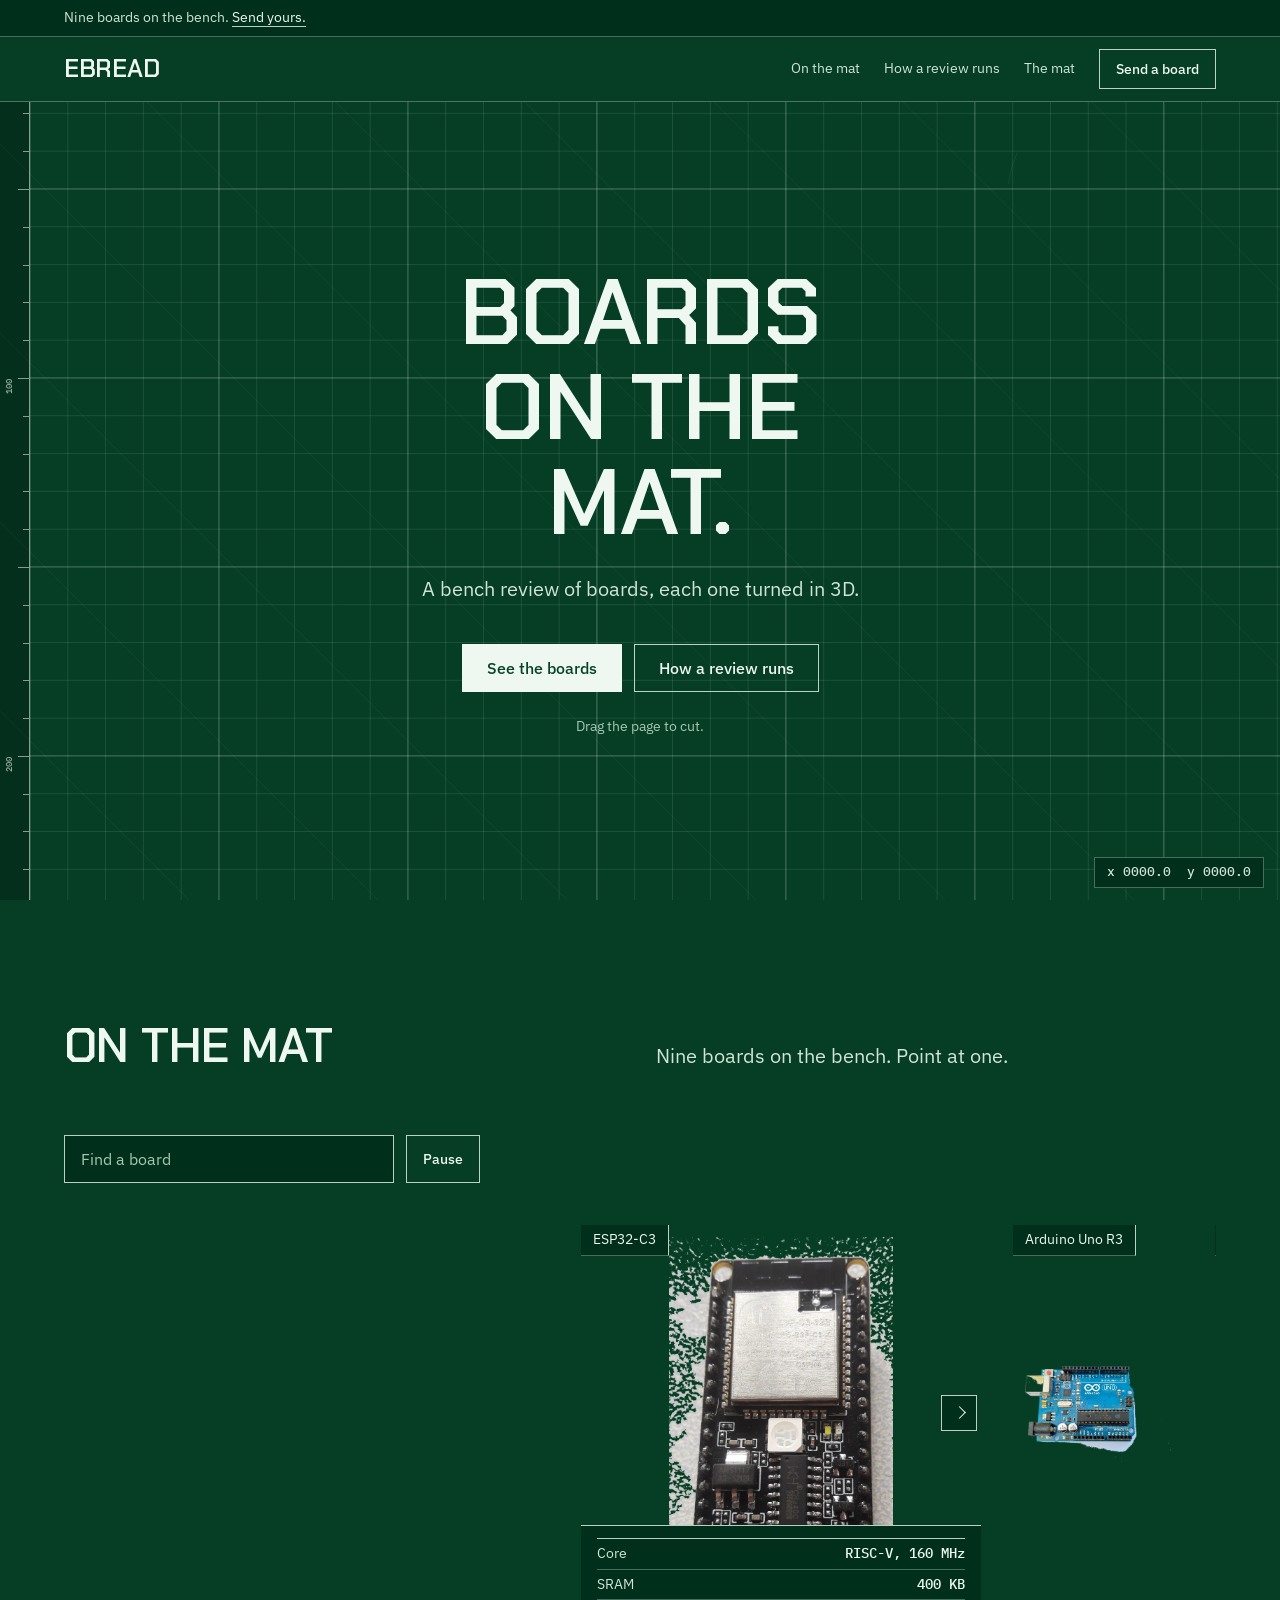
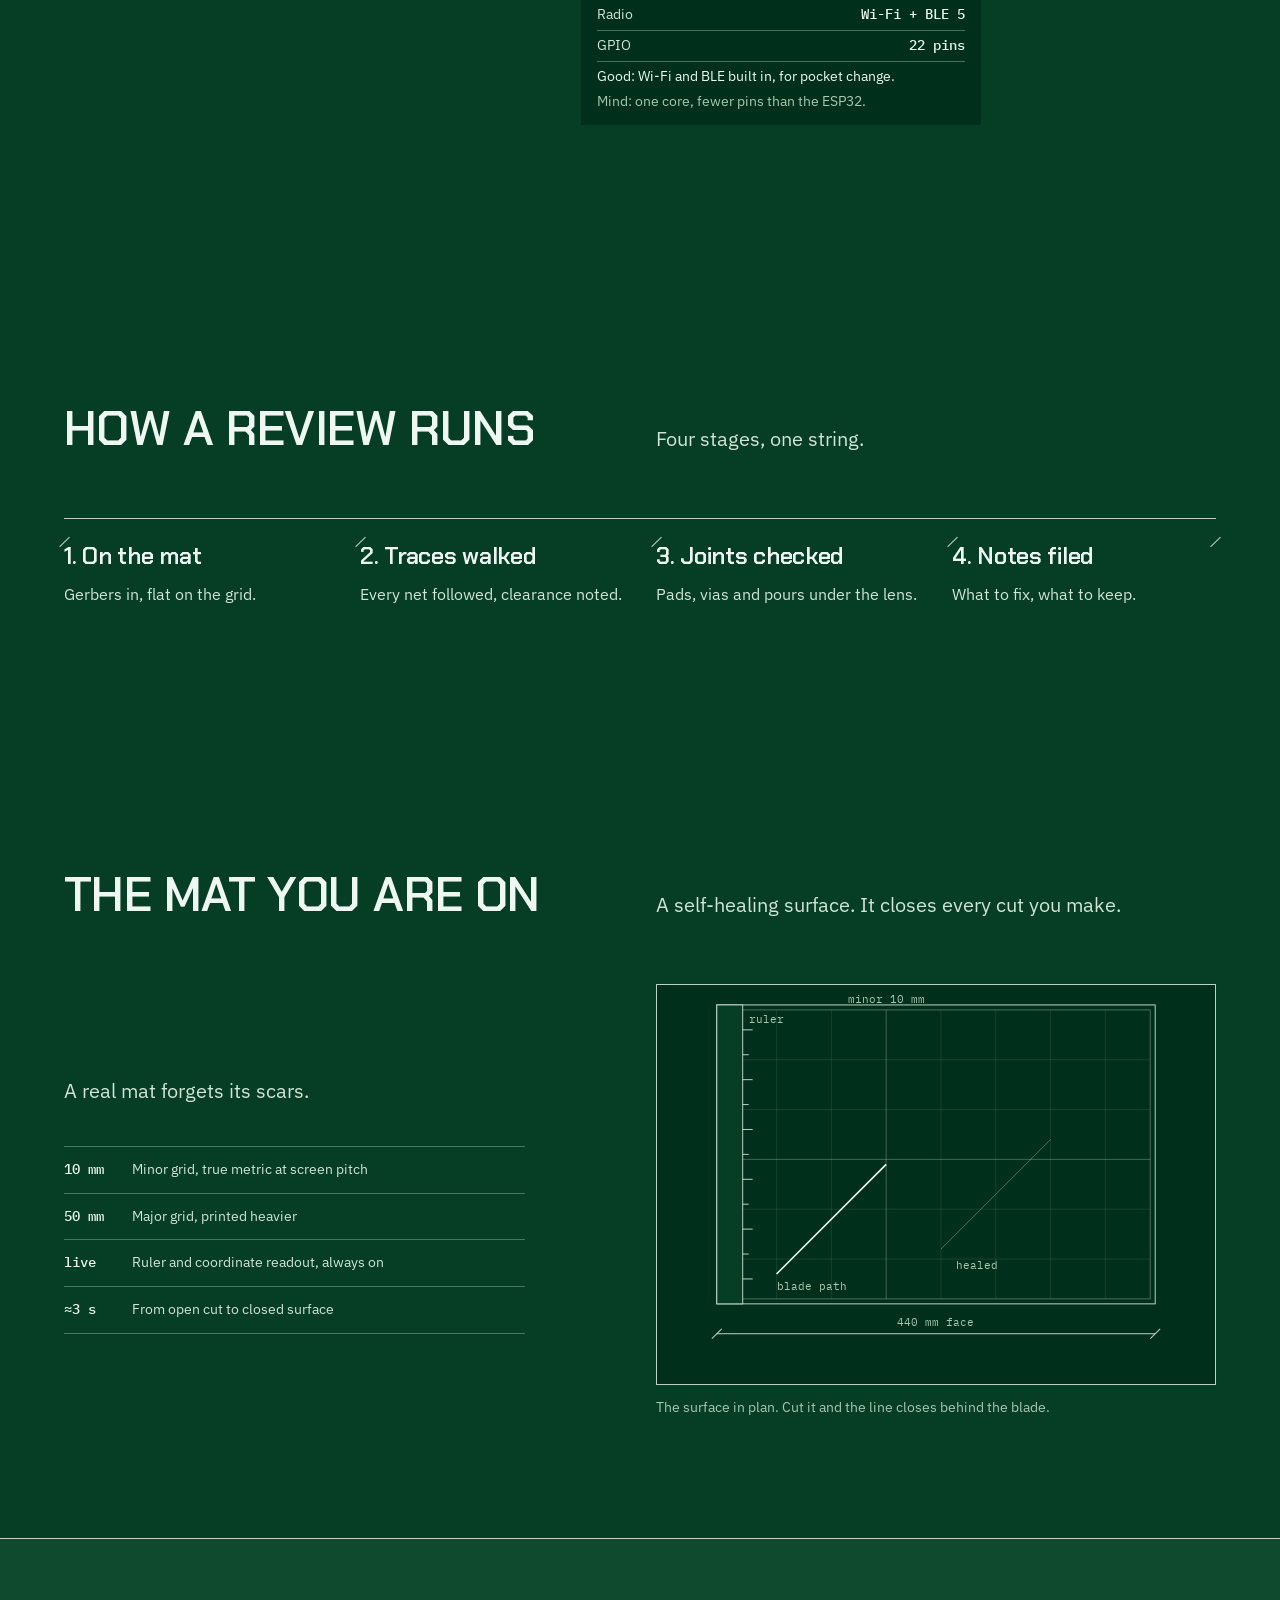
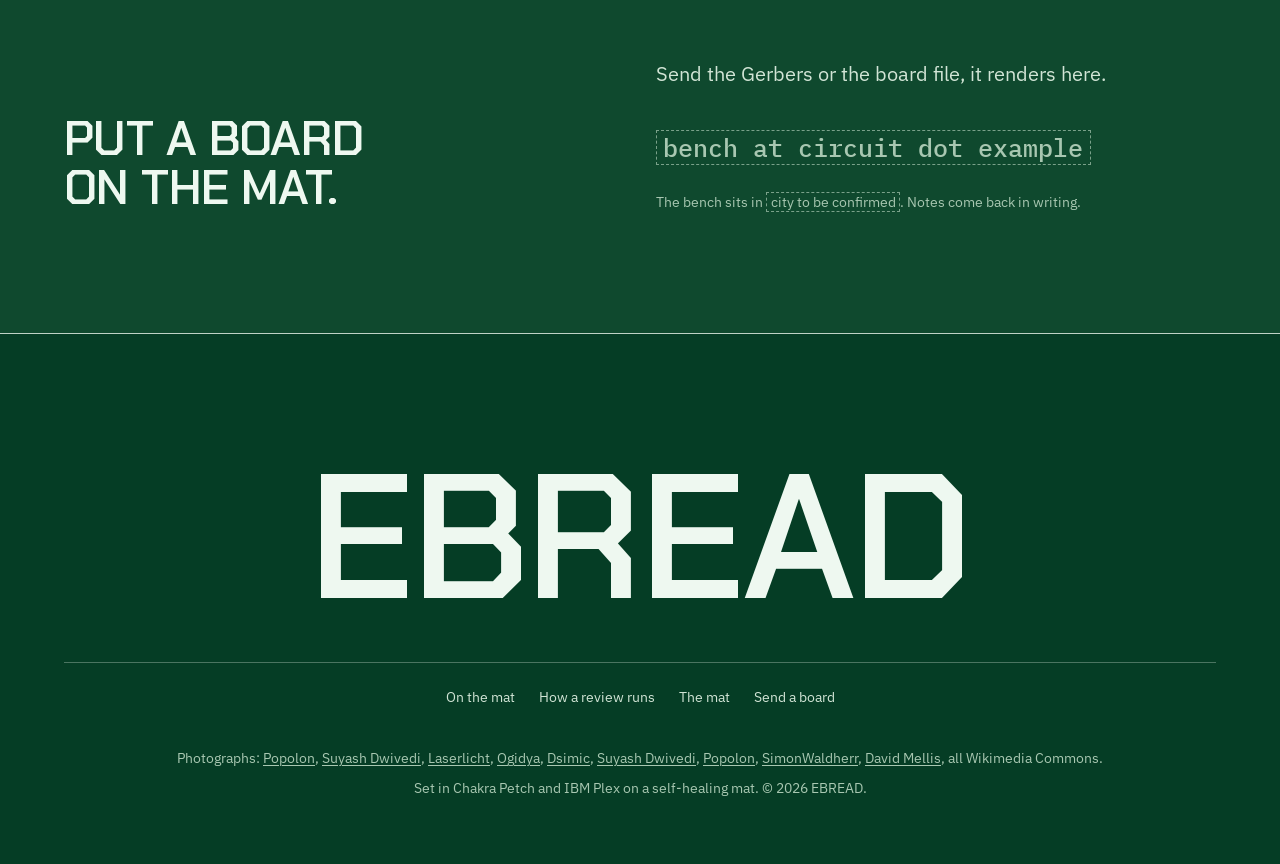
==== index.html @ bb4b3f45 "Add pros/cons verdicts to each board spec" ====
<!doctype html>
<html lang="en">
<head>
<meta charset="utf-8">
<meta name="viewport" content="width=device-width, initial-scale=1">
<title>EBREAD: boards on the mat</title>
<meta name="description" content="EBREAD is a bench of boards on a self-healing mat. Point at one for its specs.">
<link rel="preconnect" href="https://fonts.googleapis.com">
<link rel="preconnect" href="https://fonts.gstatic.com" crossorigin>
<link href="https://fonts.googleapis.com/css2?family=Chakra+Petch:wght@600&family=IBM+Plex+Sans:wght@400;500&family=IBM+Plex+Mono:wght@500&display=swap" rel="stylesheet">
<link rel="stylesheet" href="mat.css">
<script>document.documentElement.classList.add('js');</script>
</head>
<body id="top">

<canvas id="mat" aria-hidden="true"></canvas>
<canvas id="cuts" aria-hidden="true"></canvas>
<a class="skip" href="#main">Skip to content</a>

<header class="site-head">
  <div class="banner">
    <div class="container banner__in">
      <p>Nine boards on the bench. <a href="#talk">Send yours.</a></p>
    </div>
  </div>
  <nav class="bar" aria-label="Site">
    <div class="container bar__in">
      <a class="wordmark" href="#top" aria-label="EBREAD, back to top">EBREAD</a>
      <div class="bar__links">
        <a href="#boards">On the mat</a>
        <a href="#process">How a review runs</a>
        <a href="#surface">The mat</a>
        <a class="btn btn--ghost" href="#talk">Send a board</a>
      </div>
    </div>
  </nav>
</header>

<main id="main">

  <section class="hero">
    <div class="container">
      <div class="hero__in">
        <h1>Boards on the mat.</h1>
        <p class="lead">A bench review of boards, each one turned in 3D.</p>
        <div class="hero__actions">
          <a class="btn" href="#boards">See the boards</a>
          <a class="btn btn--quiet" href="#process">How a review runs</a>
        </div>
        <p class="hero__hint">Drag the page to cut.</p>
      </div>
    </div>
  </section>

  <section class="section" id="boards">
    <div class="container">
      <div class="section__head">
        <h2>On the mat</h2>
        <p class="lead">Nine boards on the bench. Point at one.</p>
      </div>
      <div class="find">
        <label class="visually-hidden" for="find">Find a board</label>
        <input id="find" name="board" type="search" autocomplete="off" placeholder="Find a board">
        <button class="btn btn--ghost" type="button" id="drift">Pause</button>
      </div>
      <div class="deck" id="deck">
        <figure class="board is-on" tabindex="0">
          <img src="images/esp32.png" alt="ESP32-C3 NodeMCU board, top view" loading="lazy">
          <figcaption class="board__name">ESP32-C3</figcaption>
          <div class="board__spec">
            <dl class="spec">
              <div><dt>Core</dt><dd>RISC-V, 160 MHz</dd></div>
              <div><dt>SRAM</dt><dd>400 KB</dd></div>
              <div><dt>Radio</dt><dd>Wi-Fi + BLE 5</dd></div>
              <div><dt>GPIO</dt><dd>22 pins</dd></div>
            </dl>
            <p class="judge judge--good">Good: Wi-Fi and BLE built in, for pocket change.</p>
            <p class="judge judge--bad">Mind: one core, fewer pins than the ESP32.</p>
          </div>
        </figure>
        <figure class="board" tabindex="0">
          <img src="images/uno.png" alt="Arduino Uno R3 board, top view" loading="lazy">
          <figcaption class="board__name">Arduino Uno R3</figcaption>
          <div class="board__spec">
            <dl class="spec">
              <div><dt>Core</dt><dd>ATmega328P, 16 MHz</dd></div>
              <div><dt>Flash</dt><dd>32 KB</dd></div>
              <div><dt>I/O</dt><dd>14 digital + 6 analog</dd></div>
              <div><dt>Logic</dt><dd>5 V</dd></div>
            </dl>
            <p class="judge judge--good">Good: the biggest ecosystem, easiest way in.</p>
            <p class="judge judge--bad">Mind: 8-bit, little memory, no radio.</p>
          </div>
        </figure>
        <figure class="board" tabindex="0">
          <img src="images/pi.png" alt="Raspberry Pi 4 Model B board, top view" loading="lazy">
          <figcaption class="board__name">Raspberry Pi 4 B</figcaption>
          <div class="board__spec">
            <dl class="spec">
              <div><dt>Core</dt><dd>Quad A72, 1.5 GHz</dd></div>
              <div><dt>RAM</dt><dd>up to 8 GB</dd></div>
              <div><dt>GPIO</dt><dd>40-pin header</dd></div>
              <div><dt>Power</dt><dd>5 V on a USB-C plug</dd></div>
            </dl>
            <p class="judge judge--good">Good: a real Linux computer, fastest here.</p>
            <p class="judge judge--bad">Mind: runs hot, costs more, not real-time.</p>
          </div>
        </figure>
        <figure class="board" tabindex="0">
          <img src="images/pico.png" alt="Raspberry Pi Pico board, top and bottom" loading="lazy">
          <figcaption class="board__name">Raspberry Pi Pico</figcaption>
          <div class="board__spec">
            <dl class="spec">
              <div><dt>Core</dt><dd>RP2040 dual, 133 MHz</dd></div>
              <div><dt>SRAM</dt><dd>264 KB</dd></div>
              <div><dt>GPIO</dt><dd>26 pins</dd></div>
              <div><dt>Logic</dt><dd>3.3 V</dd></div>
            </dl>
            <p class="judge judge--good">Good: cheap, fast, great MicroPython support.</p>
            <p class="judge judge--bad">Mind: no Wi-Fi on the base model.</p>
          </div>
        </figure>
        <figure class="board" tabindex="0">
          <img src="images/microbit.png" alt="BBC micro:bit V2 board, back view" loading="lazy">
          <figcaption class="board__name">BBC micro:bit V2</figcaption>
          <div class="board__spec">
            <dl class="spec">
              <div><dt>Core</dt><dd>nRF52833, 64 MHz</dd></div>
              <div><dt>RAM</dt><dd>128 KB</dd></div>
              <div><dt>Radio</dt><dd>BLE 5</dd></div>
              <div><dt>On board</dt><dd>5×5 LED + mic</dd></div>
            </dl>
            <p class="judge judge--good">Good: LEDs, mic and sensors already aboard.</p>
            <p class="judge judge--bad">Mind: meant for classrooms, limited power.</p>
          </div>
        </figure>
        <figure class="board" tabindex="0">
          <img src="images/nano.png" alt="Arduino Nano board, top view" loading="lazy">
          <figcaption class="board__name">Arduino Nano</figcaption>
          <div class="board__spec">
            <dl class="spec">
              <div><dt>Core</dt><dd>ATmega328, 16 MHz</dd></div>
              <div><dt>Flash</dt><dd>32 KB</dd></div>
              <div><dt>I/O</dt><dd>22 pins</dd></div>
              <div><dt>USB</dt><dd>mini-B</dd></div>
            </dl>
            <p class="judge judge--good">Good: breadboard-friendly, drops in anywhere.</p>
            <p class="judge judge--bad">Mind: old mini-B port, same small chip.</p>
          </div>
        </figure>
        <figure class="board" tabindex="0">
          <img src="images/mega.png" alt="Arduino Mega 2560 R3 board, front" loading="lazy">
          <figcaption class="board__name">Arduino Mega 2560</figcaption>
          <div class="board__spec">
            <dl class="spec">
              <div><dt>Core</dt><dd>ATmega2560, 16 MHz</dd></div>
              <div><dt>Flash</dt><dd>256 KB</dd></div>
              <div><dt>I/O</dt><dd>54 digital + 16 analog</dd></div>
              <div><dt>Logic</dt><dd>5 V</dd></div>
            </dl>
            <p class="judge judge--good">Good: fifty-four pins for big builds.</p>
            <p class="judge judge--bad">Mind: big and pricey, still 8-bit.</p>
          </div>
        </figure>
        <figure class="board" tabindex="0">
          <img src="images/zero2w.png" alt="Raspberry Pi Zero 2 W board, top view" loading="lazy">
          <figcaption class="board__name">Raspberry Pi Zero 2 W</figcaption>
          <div class="board__spec">
            <dl class="spec">
              <div><dt>Core</dt><dd>Quad A53, 1 GHz</dd></div>
              <div><dt>RAM</dt><dd>512 MB</dd></div>
              <div><dt>Radio</dt><dd>Wi-Fi + BT 4.2</dd></div>
              <div><dt>GPIO</dt><dd>40-pin header</dd></div>
            </dl>
            <p class="judge judge--good">Good: full Linux in a stick of gum.</p>
            <p class="judge judge--bad">Mind: half a gig of RAM, few ports.</p>
          </div>
        </figure>
        <figure class="board" tabindex="0">
          <img src="images/pill.png" alt="STM32 Blue Pill board, top view" loading="lazy">
          <figcaption class="board__name">STM32 Blue Pill</figcaption>
          <div class="board__spec">
            <dl class="spec">
              <div><dt>Core</dt><dd>Cortex-M3, 72 MHz</dd></div>
              <div><dt>Flash</dt><dd>64 KB</dd></div>
              <div><dt>SRAM</dt><dd>20 KB</dd></div>
              <div><dt>Logic</dt><dd>3.3 V</dd></div>
            </dl>
            <p class="judge judge--good">Good: a 72 MHz ARM for next to nothing.</p>
            <p class="judge judge--bad">Mind: steeper toolchain, clone lottery.</p>
          </div>
        </figure>
      </div>
  </section>

  <section class="section" id="process">
    <div class="container">
      <div class="section__head">
        <h2>How a review runs</h2>
        <p class="lead">Four stages, one string.</p>
      </div>
      <div class="run" data-draw>
        <div class="stage">
          <h3>1. On the mat</h3>
          <p>Gerbers in, flat on the grid.</p>
        </div>
        <div class="stage">
          <h3>2. Traces walked</h3>
          <p>Every net followed, clearance noted.</p>
        </div>
        <div class="stage">
          <h3>3. Joints checked</h3>
          <p>Pads, vias and pours under the lens.</p>
        </div>
        <div class="stage">
          <h3>4. Notes filed</h3>
          <p>What to fix, what to keep.</p>
        </div>
      </div>
    </div>
  </section>

  <section class="section" id="surface">
    <div class="container">
      <div class="section__head">
        <h2>The mat you are on</h2>
        <p class="lead">A self-healing surface. It closes every cut you make.</p>
      </div>
      <div class="split">
        <div class="split__text">
          <p class="lead">A real mat forgets its scars.</p>
          <ul class="split__facts">
            <li><span class="num">10 mm</span> Minor grid, true metric at screen pitch</li>
            <li><span class="num">50 mm</span> Major grid, printed heavier</li>
            <li><span class="num">live</span> Ruler and coordinate readout, always on</li>
            <li><span class="num">≈3 s</span> From open cut to closed surface</li>
          </ul>
        </div>
        <figure class="split__fig">
          <svg viewBox="0 0 560 400" role="img" aria-label="Plan of the cutting surface: a 10 mm minor grid, 50 mm majors, an edge ruler and two blade paths">
            <rect x="60" y="20" width="440" height="300" fill="none" stroke="var(--color-rule)" stroke-width="1"/>
            <rect x="65" y="25" width="430" height="290" fill="none" stroke="var(--color-rule-2)" stroke-width="1"/>
            <g stroke="var(--color-grid)" stroke-width="1">
              <line x1="120" y1="25" x2="120" y2="315"/><line x1="175" y1="25" x2="175" y2="315"/><line x1="230" y1="25" x2="230" y2="315"/><line x1="285" y1="25" x2="285" y2="315"/><line x1="340" y1="25" x2="340" y2="315"/><line x1="395" y1="25" x2="395" y2="315"/><line x1="450" y1="25" x2="450" y2="315"/>
              <line x1="65" y1="75" x2="495" y2="75"/><line x1="65" y1="125" x2="495" y2="125"/><line x1="65" y1="175" x2="495" y2="175"/><line x1="65" y1="225" x2="495" y2="225"/><line x1="65" y1="275" x2="495" y2="275"/>
            </g>
            <g stroke="var(--color-grid-2)" stroke-width="1">
              <line x1="230" y1="25" x2="230" y2="315"/><line x1="65" y1="175" x2="495" y2="175"/>
            </g>
            <line x1="120" y1="290" x2="230" y2="180" stroke="var(--color-ink)" stroke-width="1.6"/>
            <line x1="285" y1="265" x2="395" y2="155" stroke="var(--color-ink)" stroke-width="1" opacity="0.3"/>
            <rect x="60" y="20" width="26" height="300" fill="var(--color-paper-2)" stroke="var(--color-rule)" stroke-width="1"/>
            <g stroke="var(--color-rule)" stroke-width="1">
              <line x1="86" y1="45" x2="96" y2="45"/><line x1="86" y1="70" x2="92" y2="70"/><line x1="86" y1="95" x2="96" y2="95"/><line x1="86" y1="120" x2="92" y2="120"/><line x1="86" y1="145" x2="96" y2="145"/><line x1="86" y1="170" x2="92" y2="170"/><line x1="86" y1="195" x2="96" y2="195"/><line x1="86" y1="220" x2="92" y2="220"/><line x1="86" y1="245" x2="96" y2="245"/><line x1="86" y1="270" x2="92" y2="270"/><line x1="86" y1="295" x2="96" y2="295"/>
            </g>
            <g fill="var(--color-muted)" font-family="var(--font-outlier)" font-size="11">
              <text x="92" y="38">ruler</text>
              <text x="120" y="306">blade path</text>
              <text x="300" y="285">healed</text>
              <text x="230" y="18" text-anchor="middle">minor 10 mm</text>
            </g>
            <line x1="60" y1="350" x2="500" y2="350" stroke="var(--color-rule)" stroke-width="1"/>
            <line x1="60" y1="357" x2="60" y2="343" stroke="var(--color-rule)" stroke-width="1" transform="rotate(45 60 350)"/>
            <line x1="500" y1="357" x2="500" y2="343" stroke="var(--color-rule)" stroke-width="1" transform="rotate(45 500 350)"/>
            <text x="280" y="342" text-anchor="middle" fill="var(--color-muted)" font-family="var(--font-outlier)" font-size="11">440 mm face</text>
          </svg>
          <figcaption>The surface in plan. Cut it and the line closes behind the blade.</figcaption>
        </figure>
      </div>
    </div>
  </section>

  <section class="close" id="talk">
    <div class="container section">
      <div class="close__in">
        <h2>Put a board on the mat.</h2>
        <div class="close__body">
          <p class="lead">Send the Gerbers or the board file, it renders here.</p>
          <p class="close__contact"><span class="fill" data-fill="email">bench at circuit dot example</span></p>
          <p class="close__note">The bench sits in <span class="fill" data-fill="city">city to be confirmed</span>. Notes come back in writing.</p>
        </div>
      </div>
    </div>
  </section>

</main>

<footer class="mast">
  <div class="container">
    <p class="mast__mark">EBREAD</p>
    <div class="mast__links">
      <a href="#boards">On the mat</a>
      <a href="#process">How a review runs</a>
      <a href="#surface">The mat</a>
      <a href="#talk">Send a board</a>
    </div>
    <p class="mast__meta" data-credits>Photographs: <a href="https://commons.wikimedia.org/wiki/File:ESP32-C3_RISC-V_NodeMCU_board.jpg">Popolon</a>, <a href="https://commons.wikimedia.org/wiki/File:Arduino_Uno_R3_development_board_(1).jpg">Suyash Dwivedi</a>, <a href="https://commons.wikimedia.org/wiki/File:Raspberry_Pi_4_Model_B_-_Top.jpg">Laserlicht</a>, <a href="https://commons.wikimedia.org/wiki/File:Raspberry_Pi_Pico_top_and_bottom.jpg">Ogidya</a>, <a href="https://commons.wikimedia.org/wiki/File:Arduino_MEGA_2560_R3,_front_side.jpg">Dsimic</a>, <a href="https://commons.wikimedia.org/wiki/File:Raspberry_PI_Zero_2W_TOP_04.jpg">Suyash Dwivedi</a>, <a href="https://commons.wikimedia.org/wiki/File:Core_Learning_Board_module_Arduino_STM32_F103_C8T6.jpg">Popolon</a>, <a href="https://commons.wikimedia.org/wiki/File:BBC_micro_bit_v2.jpg">SimonWaldherr</a>, <a href="https://commons.wikimedia.org/wiki/File:Arduino_Nano.jpg">David Mellis</a>, all Wikimedia Commons.</p>
    <p class="mast__meta">Set in Chakra Petch and IBM Plex on a self-healing mat. © 2026 EBREAD.</p>
  </div>
</footer>

<div class="readout" aria-hidden="true"><span data-live id="rx">x 0000.0</span><span data-live id="ry">y 0000.0</span></div>

<script src="mat.js" defer></script>
<script src="deck.js" defer></script>
</body>
</html>
---- mat.css ----
/* Hallmark · shape: Narrative Workflow · genre: modern-minimal · theme: Blueprint (deal 2/3, seed circuit-studio-self-healing-cutting-cffa·c0ad4b87·2026-10-28·r0) · job: hire · draw: ab9c51
 * hero: Corridor · nav: banner over a retracting bar · footer: mast · imagery: photographs, library 6, duotone mat-green · signature: the page surface is a self-healing cutting mat, drag anywhere and the cut closes · blueprint: matline (green sheet, by request)
 * axes: mid/geometric-sans/neutral · posture: drenched · contrast: pass · fold: pass · v2.0.0 */
/* Hallmark · pre-emit critique: P4 H4 E4 S4 R4 V5 · weakest: R, kept every section to type and line so the healing mat stays the one moving thing */
/* Hallmark · waive 47c · the drawn ground is a measuring surface, not a picture: live ruler, metric grid, coordinate readout, healing cuts · the user named the mat as the background */
/* Hallmark · answered F3 · balance rides on every head from the scaffold; the heads are short and wrap cleanly, so it stays */
/* Hallmark · hero-review: ship · 4 findings · 4 resolved */
/* Hallmark · finish-review: fix · 4 findings · 4 resolved · gap: none */
@import url("./tokens.css");
@import url("./base.css");

/* ---------- the mat ---------- */

body { background: var(--color-paper-2); }
html { scroll-behavior: smooth; }

#mat, #cuts { position: fixed; inset: 0; width: 100%; height: 100%; pointer-events: none; }
#mat { z-index: -1; }
#cuts { z-index: var(--z-toast); }

.readout { position: fixed; right: var(--space-md); bottom: var(--space-sm); z-index: var(--z-toast); display: flex; gap: var(--space-md); padding: var(--space-2xs) var(--space-sm); border: var(--rule-hair) solid var(--color-rule-2); background: var(--color-paper-3); color: var(--color-muted); font: 500 var(--text-xs)/1.6 var(--font-outlier); font-variant-numeric: tabular-nums; }
.readout [data-live] { color: var(--color-ink-2); }

/* ---------- chrome ---------- */

.skip { position: absolute; left: var(--space-md); top: calc(-1 * var(--space-3xl)); z-index: var(--z-modal); padding: var(--space-xs) var(--space-md); background: var(--color-ink); color: var(--color-accent-ink); }
.skip:focus-visible { top: var(--space-md); }

.banner { background: var(--color-paper-3); border-bottom: var(--rule-hair) solid var(--color-rule-2); }
.banner__in { display: flex; align-items: center; min-height: 36px; font-size: var(--text-sm); color: var(--color-ink-2); }
.banner a { color: var(--color-ink); text-decoration: none; border-bottom: var(--rule-hair) solid var(--color-rule); white-space: nowrap; }
.banner a:hover { border-bottom-color: var(--color-ink); }

.bar { position: sticky; top: 0; z-index: var(--z-sticky-nav); background: var(--color-paper-2); border-bottom: var(--rule-hair) solid var(--color-rule-2); transition: transform var(--dur-long) var(--ease-out); }
.bar.is-hidden { transform: translateY(-110%); }
.bar__in { display: flex; align-items: center; justify-content: space-between; min-height: 64px; gap: var(--space-lg); }
.wordmark { font-family: var(--font-display); font-weight: var(--display-weight); font-size: var(--text-xl); letter-spacing: var(--tracking-display); text-transform: uppercase; color: var(--color-ink); text-decoration: none; }
.bar__links { display: flex; align-items: center; gap: var(--space-lg); }
.bar__links > a:not(.btn) { font-size: var(--text-sm); color: var(--color-ink-2); text-decoration: none; }
.bar__links > a:not(.btn):hover { color: var(--color-ink); }
.bar__links > a:not(.btn):focus-visible { outline-offset: 4px; }

/* ---------- controls ---------- */

.btn { display: inline-flex; align-items: center; justify-content: center; gap: var(--space-xs); min-height: 48px; padding: 0 var(--space-lg); border: var(--rule-hair) solid var(--color-ink); background: var(--color-ink); color: var(--color-accent-ink); font: 500 var(--text-md)/1 var(--font-body); white-space: nowrap; text-decoration: none; cursor: pointer; transition: background-color var(--dur-short) var(--ease-out), transform var(--dur-micro) var(--ease-out); }
.btn:hover { background: var(--color-ink-2); border-color: var(--color-ink-2); }
.btn:active { transform: translateY(1px); }
.btn:focus-visible { outline: 2px solid var(--color-focus); outline-offset: 2px; }
.btn:disabled, .btn[aria-disabled="true"] { opacity: 0.55; cursor: not-allowed; transform: none; }
.btn--ghost { min-height: 40px; padding: 0 var(--space-md); background: transparent; border-color: var(--color-rule); color: var(--color-ink); font-size: var(--text-sm); }
.btn--ghost:hover { background: var(--color-paper-3); border-color: var(--color-rule); color: var(--color-ink); }
.btn--quiet { background: transparent; border-color: var(--color-rule); color: var(--color-ink); }
.btn--quiet:hover { background: var(--color-paper-3); border-color: var(--color-rule); color: var(--color-ink); }
@media (prefers-reduced-motion: reduce) { .btn { transition: background-color var(--dur-short) linear; } .bar { transition: none; } }

/* ---------- hero: Corridor ---------- */

.hero { min-height: calc(100dvh - var(--head-h, 100px)); display: flex; align-items: center; justify-content: center; text-align: center; padding-block: var(--space-3xl); }
.hero__in { max-width: 44ch; margin-inline: auto; display: flex; flex-direction: column; align-items: center; }
.hero h1 { font-size: clamp(3rem, 6vw + 1rem, 6rem); text-transform: uppercase; line-height: 1.02; }
.hero .lead { margin-top: var(--space-lg); color: var(--color-ink-2); }
.hero__actions { display: flex; flex-wrap: wrap; justify-content: center; gap: var(--space-sm); margin-top: var(--space-xl); }
.hero__hint { margin-top: var(--space-lg); font-size: var(--text-sm); color: var(--color-muted); }

/* ---------- sections ---------- */

.section { padding-block: var(--section-gap-s); }
#process, #surface { padding-top: var(--section-gap); }
.section__head { display: grid; grid-template-columns: repeat(12, minmax(0, 1fr)); gap: var(--gap-columns); align-items: end; margin-bottom: var(--space-2xl); }
.section__head h2 { grid-column: 1 / 7; text-transform: uppercase; line-height: 1.02; }
.section__head .lead { grid-column: 7 / 13; color: var(--color-ink-2); max-width: 52ch; }

/* on the mat: one line of boards, the picked one grows in place */
.find { display: flex; gap: var(--space-sm); max-width: 26rem; margin-bottom: var(--space-xl); }
.find input { flex: 1; min-width: 0; min-height: 48px; padding: 0 var(--space-md); border: var(--rule-hair) solid var(--color-rule); background: var(--color-paper-3); color: var(--color-ink); font: 400 var(--text-md)/1 var(--font-body); outline: 2px solid transparent; outline-offset: -3px; }
.find input:focus-visible { outline-color: var(--color-focus); }
.find input::placeholder { color: var(--color-muted); }
.deck { display: flex; flex-wrap: nowrap; align-items: stretch; gap: var(--gap-columns); overflow-x: auto; overscroll-behavior-x: contain; padding: var(--space-3xs) var(--space-3xs) var(--space-md); scrollbar-width: none; }
.deck::before, .deck::after { content: ""; flex: 0 0 calc(50% - 90px); }
.deck .board { flex: 0 0 170px; aspect-ratio: 4 / 5; cursor: pointer; }
.deck .board.is-on { flex-basis: 400px; cursor: default; }
.board { position: relative; margin: 0; }
.board > img { position: absolute; inset: var(--space-sm) var(--space-sm) var(--space-3xl); z-index: 0; width: calc(100% - var(--space-lg)); height: calc(100% - var(--space-4xl)); object-fit: contain; }
.board.is-on > img { animation: pop var(--dur-long) var(--ease-out); }
@keyframes pop { from { transform: scale(0.82); opacity: 0.4; } to { transform: scale(1); opacity: 1; } }
.board__nav { position: absolute; top: 34%; z-index: 3; width: 36px; height: 36px; padding: 0; border: var(--rule-hair) solid var(--color-rule); background: var(--color-paper-3); color: var(--color-ink); cursor: pointer; }
.board__nav span { display: block; width: 9px; height: 9px; margin: auto; border-top: var(--rule-hair) solid var(--color-ink); border-right: var(--rule-hair) solid var(--color-ink); }
.board__nav--prev { left: var(--space-2xs); }
.board__nav--prev span { transform: rotate(-135deg); }
.board__nav--next { right: var(--space-2xs); }
.board__nav--next span { transform: rotate(45deg); }
.board__nav:hover { background: var(--color-ink); }
.board__nav:hover span { border-color: var(--color-accent-ink); }
.board__nav:focus-visible { outline: 2px solid var(--color-focus); outline-offset: 2px; }
.board__name { position: absolute; top: 0; left: 0; z-index: 2; padding: var(--space-2xs) var(--space-sm); background: var(--color-paper-3); border-right: var(--rule-hair) solid var(--color-rule); border-bottom: var(--rule-hair) solid var(--color-rule-2); font-size: var(--text-sm); color: var(--color-ink); }
.board__spec { position: absolute; left: 0; right: 0; bottom: 0; z-index: 2; padding: var(--space-sm) var(--space-md); background: var(--color-paper-3); border-top: var(--rule-hair) solid var(--color-rule); transition: opacity var(--dur-short) var(--ease-out), transform var(--dur-short) var(--ease-out), visibility var(--dur-short); pointer-events: none; }
.js .board__spec { opacity: 0; visibility: hidden; transform: translateY(var(--space-xs)); }
.js .board.is-on .board__spec { opacity: 1; visibility: visible; transform: none; }
.board:focus-visible { outline: 2px solid var(--color-focus); outline-offset: 2px; }
@media (prefers-reduced-motion: reduce) { .board__spec { transition: none; } }

.spec { margin: 0; border-top: var(--rule-hair) solid var(--color-rule); }
.spec > div { display: flex; align-items: baseline; justify-content: space-between; gap: var(--space-md); padding-block: var(--space-2xs); border-bottom: var(--rule-hair) solid var(--color-rule-2); }
.spec dt { font-size: var(--text-sm); color: var(--color-ink-2); }
.judge { margin-top: var(--space-2xs); font-size: var(--text-sm); }
.judge--good { color: var(--color-ink); }
.judge--bad { color: var(--color-muted); }
.spec dd { margin: 0; font-family: var(--font-outlier); font-weight: 500; font-size: var(--text-sm); font-variant-numeric: tabular-nums; }

/* how a job runs: stages on one dimension string */
.run { position: relative; display: grid; grid-template-columns: repeat(4, minmax(0, 1fr)); gap: var(--gap-columns); padding-top: var(--space-lg); }
.run::before { content: ""; position: absolute; top: 0; left: 0; right: 0; height: var(--rule-hair); background: var(--color-rule); transform-origin: left; }
.js .run[data-draw]::before { transform: scaleX(0); transition: transform var(--dur-long) var(--ease-out); }
.js .run[data-draw].is-in::before { transform: scaleX(1); }
.stage { position: relative; }
.stage::before { content: ""; position: absolute; top: calc(var(--tick) / -2); left: 0; width: var(--rule-hair); height: var(--tick); background: var(--color-rule); transform: rotate(45deg); }
.stage:last-child::after { content: ""; position: absolute; top: calc(var(--tick) / -2); right: 0; width: var(--rule-hair); height: var(--tick); background: var(--color-rule); transform: rotate(45deg); }
.stage h3 { margin-bottom: var(--space-sm); }
.stage p { color: var(--color-ink-2); }
@media (prefers-reduced-motion: reduce) { .js .run[data-draw]::before { transform: none; transition: none; } }

/* the mat you are on: split */
.split { display: grid; grid-template-columns: repeat(12, minmax(0, 1fr)); gap: var(--gap-columns); align-items: center; }
.split__text { grid-column: 1 / 6; }
.split__text .lead { color: var(--color-ink-2); margin-top: var(--space-lg); }
.split__facts { margin-top: var(--space-xl); padding: 0; list-style: none; }
.split__facts li { display: flex; gap: var(--space-sm); align-items: baseline; padding-block: var(--space-sm); border-top: var(--rule-hair) solid var(--color-rule-2); font-size: var(--text-sm); color: var(--color-ink-2); }
.split__facts li:last-child { border-bottom: var(--rule-hair) solid var(--color-rule-2); }
.split__facts .num { color: var(--color-ink); font-family: var(--font-outlier); font-weight: 500; min-width: 7ch; }
.split__fig { grid-column: 7 / 13; margin: 0; }
.split__fig svg { width: 100%; height: auto; border: var(--rule-hair) solid var(--color-rule); background: var(--color-paper-3); }
.split__fig figcaption { margin-top: var(--space-sm); font-size: var(--text-sm); color: var(--color-muted); }

/* close: a sheet laid on the mat */
.close { background: var(--color-paper); border-block: var(--rule-hair) solid var(--color-rule); }
.close__in { display: grid; grid-template-columns: repeat(12, minmax(0, 1fr)); gap: var(--gap-columns); align-items: end; }
.close__in h2 { grid-column: 1 / 7; text-transform: uppercase; line-height: 1.02; }
.close__body { grid-column: 7 / 13; }
.close__body .lead { color: var(--color-ink-2); }
.close__contact { margin-top: var(--space-xl); font-family: var(--font-outlier); font-weight: 500; font-size: var(--text-xl); }
.close__note { margin-top: var(--space-lg); font-size: var(--text-sm); color: var(--color-muted); }

/* a fact the prompt did not give */
.fill { padding: 0 0.25em; border: var(--rule-hair) dashed color-mix(in oklch, var(--color-muted) 70%, transparent); color: var(--color-muted); -webkit-box-decoration-break: clone; box-decoration-break: clone; }

/* ---------- footer: mast ---------- */

.mast { padding-block: var(--section-gap-s) var(--space-2xl); text-align: center; }
.mast__mark { font-family: var(--font-display); font-weight: var(--display-weight); font-size: clamp(4rem, 14vw, 11rem); line-height: 0.95; letter-spacing: var(--tracking-display); text-transform: uppercase; color: var(--color-ink); }
.mast__links { display: flex; flex-wrap: wrap; justify-content: center; gap: var(--space-lg); margin-top: var(--space-xl); padding-top: var(--space-lg); border-top: var(--rule-hair) solid var(--color-rule-2); }
.mast__links a { font-size: var(--text-sm); color: var(--color-ink-2); text-decoration: none; white-space: nowrap; }
.mast__links a:hover { color: var(--color-ink); }
.mast__meta { margin-top: var(--space-xl); font-size: var(--text-sm); color: var(--color-muted); }
.mast__meta + .mast__meta { margin-top: var(--space-xs); }
.mast__meta a { color: inherit; }

/* ---------- responsive ---------- */

@media (max-width: 60rem) {
  .section__head h2 { grid-column: 1 / -1; }
  .section__head .lead { grid-column: 1 / -1; }
  .deck { gap: var(--space-lg); }
  .deck .board { flex-basis: 150px; }
  .deck .board.is-on { flex-basis: 320px; }
  .run { grid-template-columns: repeat(2, minmax(0, 1fr)); row-gap: var(--space-2xl); }
  .split__text { grid-column: 1 / -1; }
  .split__fig { grid-column: 1 / -1; margin-top: var(--space-xl); }
  .close__in h2 { grid-column: 1 / -1; }
  .close__body { grid-column: 1 / -1; margin-top: var(--space-xl); }
  .bar__links > a:not(.btn):not(:last-of-type) { display: none; }
}

@media (max-width: 40rem) {
  .deck .board { flex-basis: 140px; }
  .deck .board.is-on { flex-basis: 300px; }
  .run { grid-template-columns: minmax(0, 1fr); }
  .stage::before { top: calc(var(--tick) / -2); }
  .readout { display: none; }
  .hero h1 { font-size: clamp(2.5rem, 13vw, 3.5rem); }
}
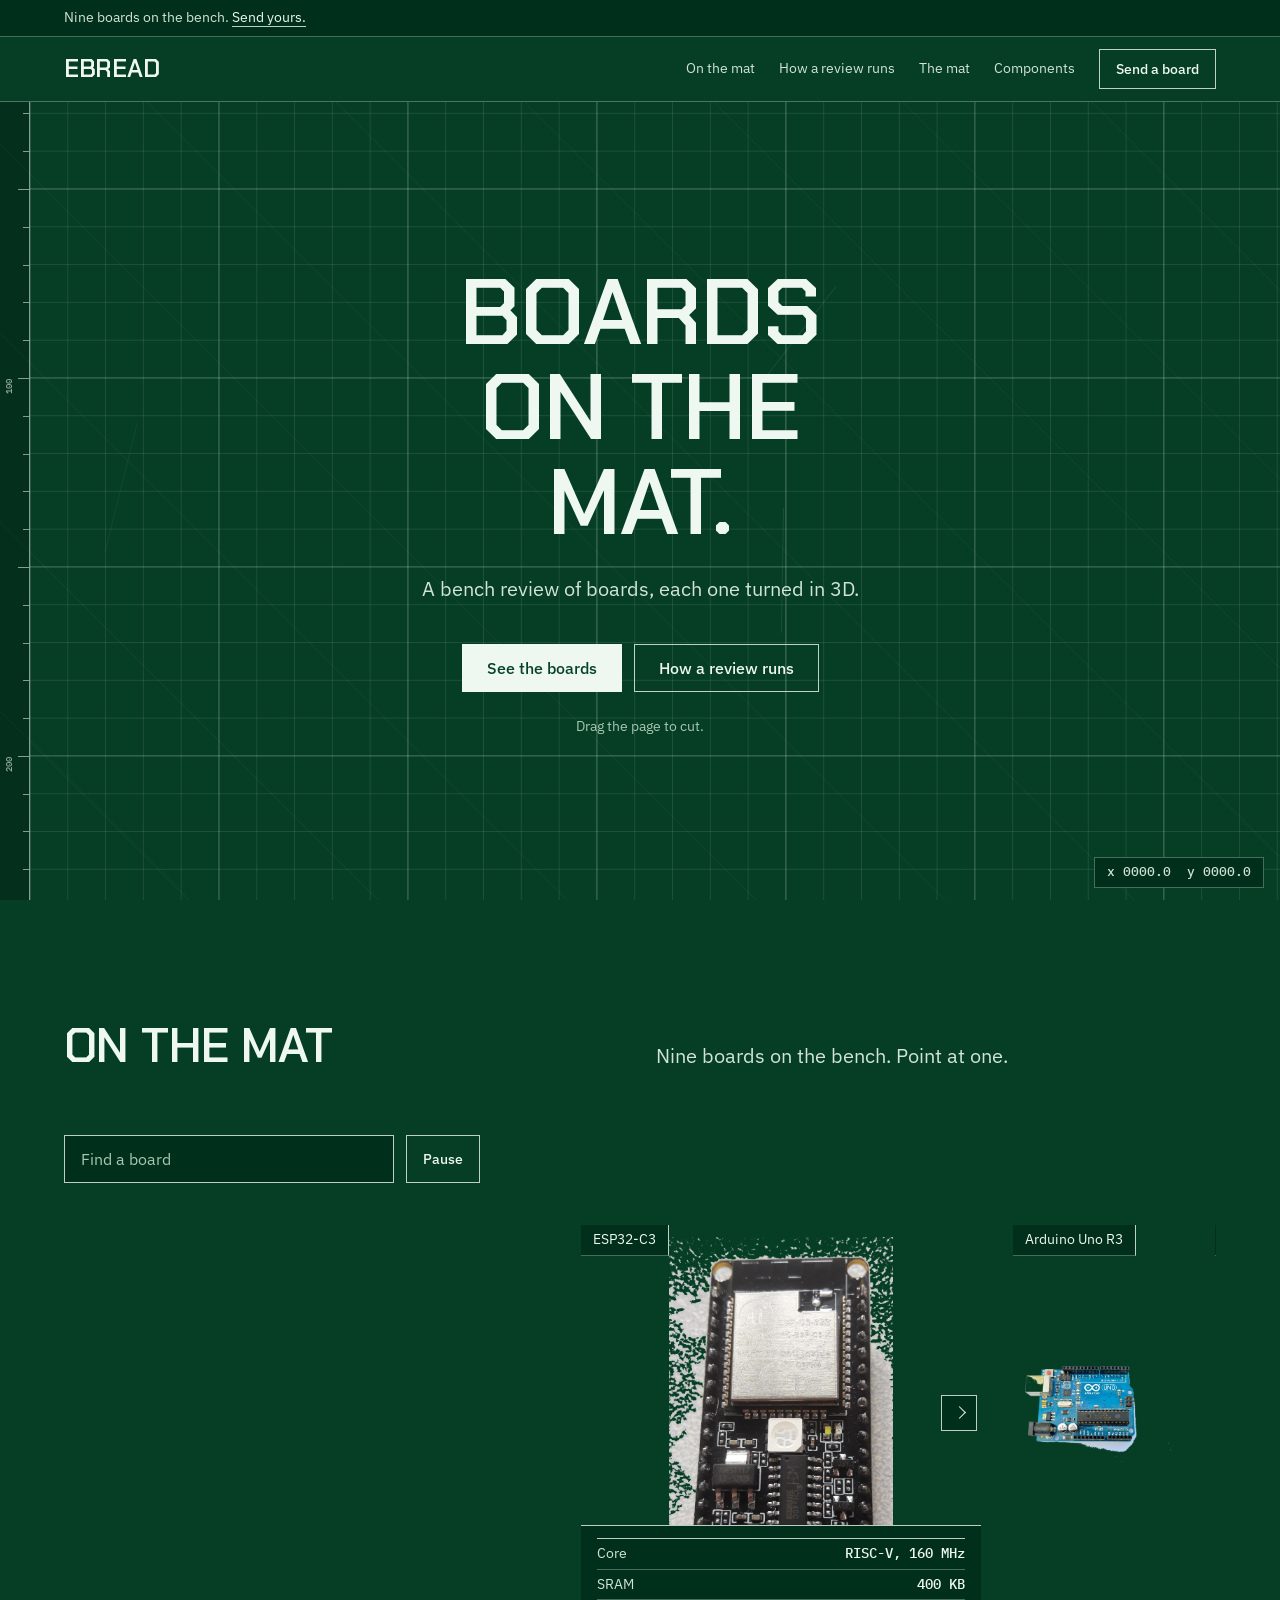
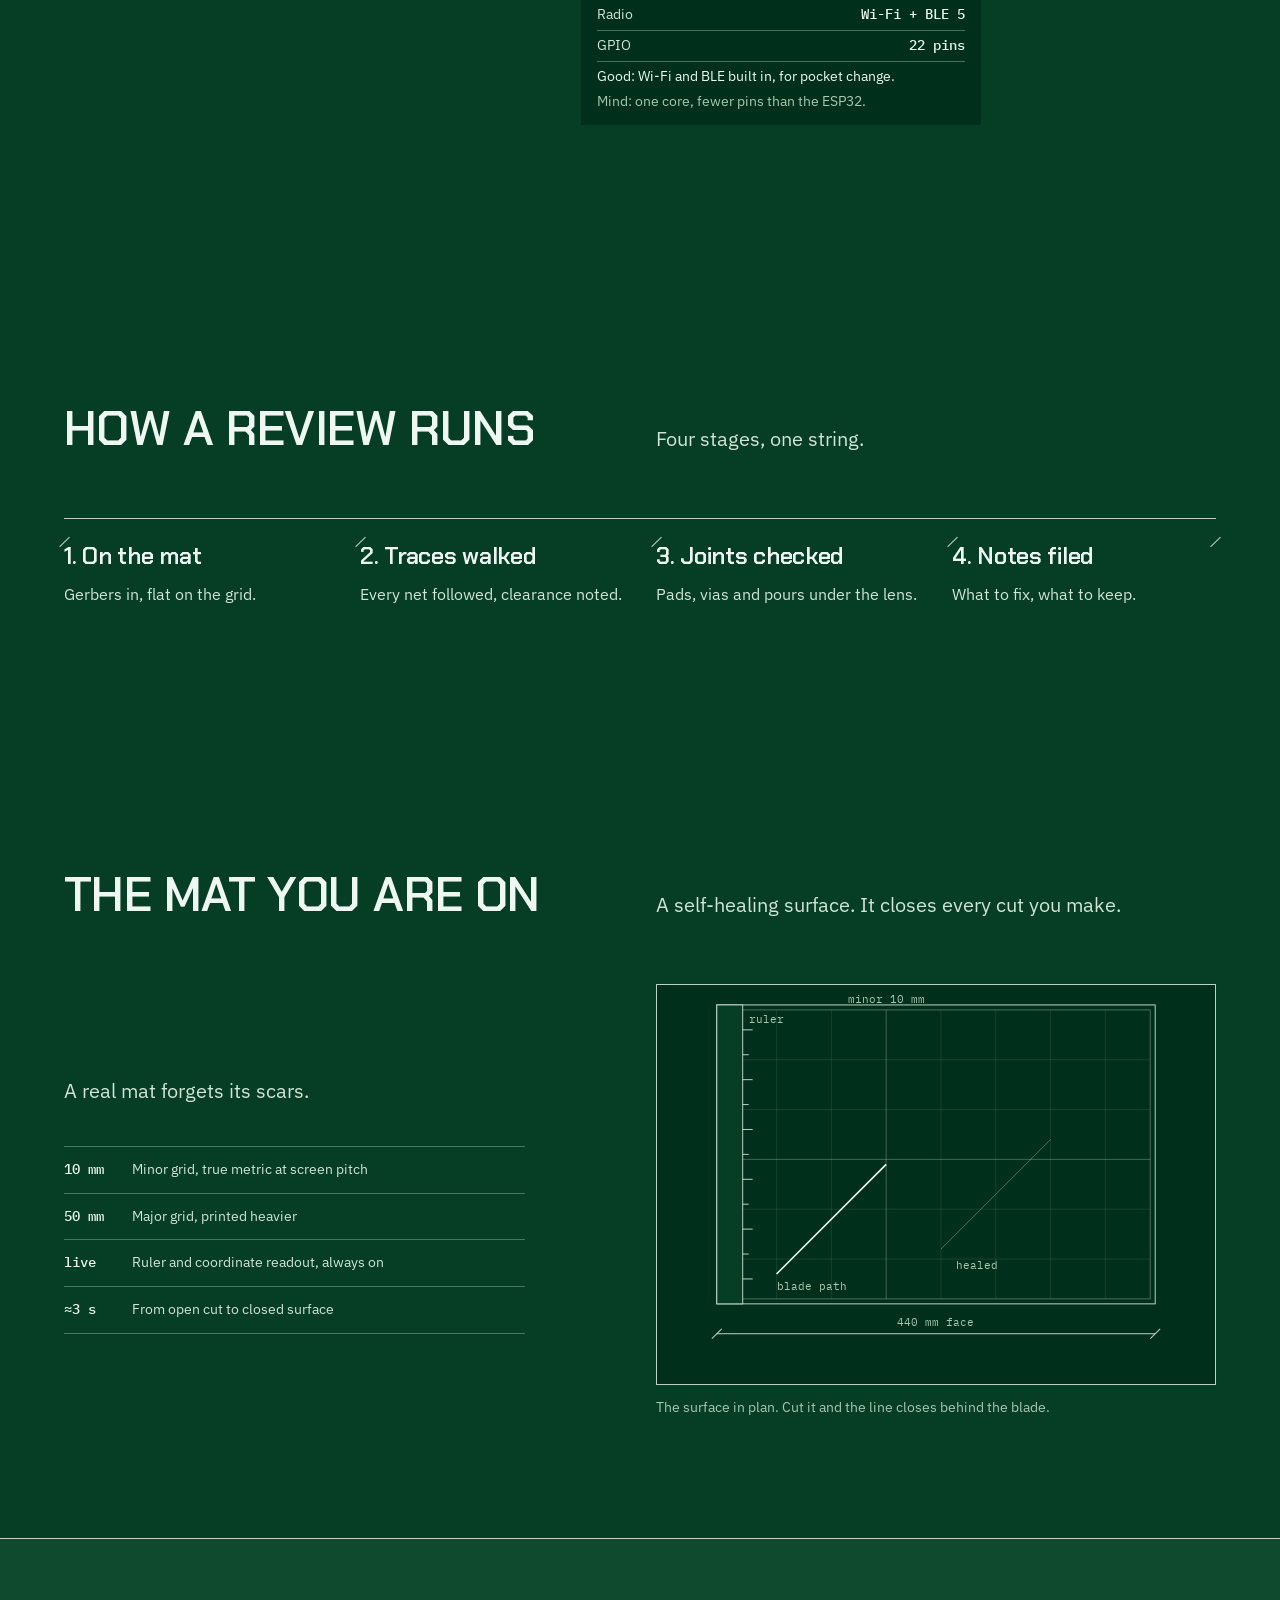
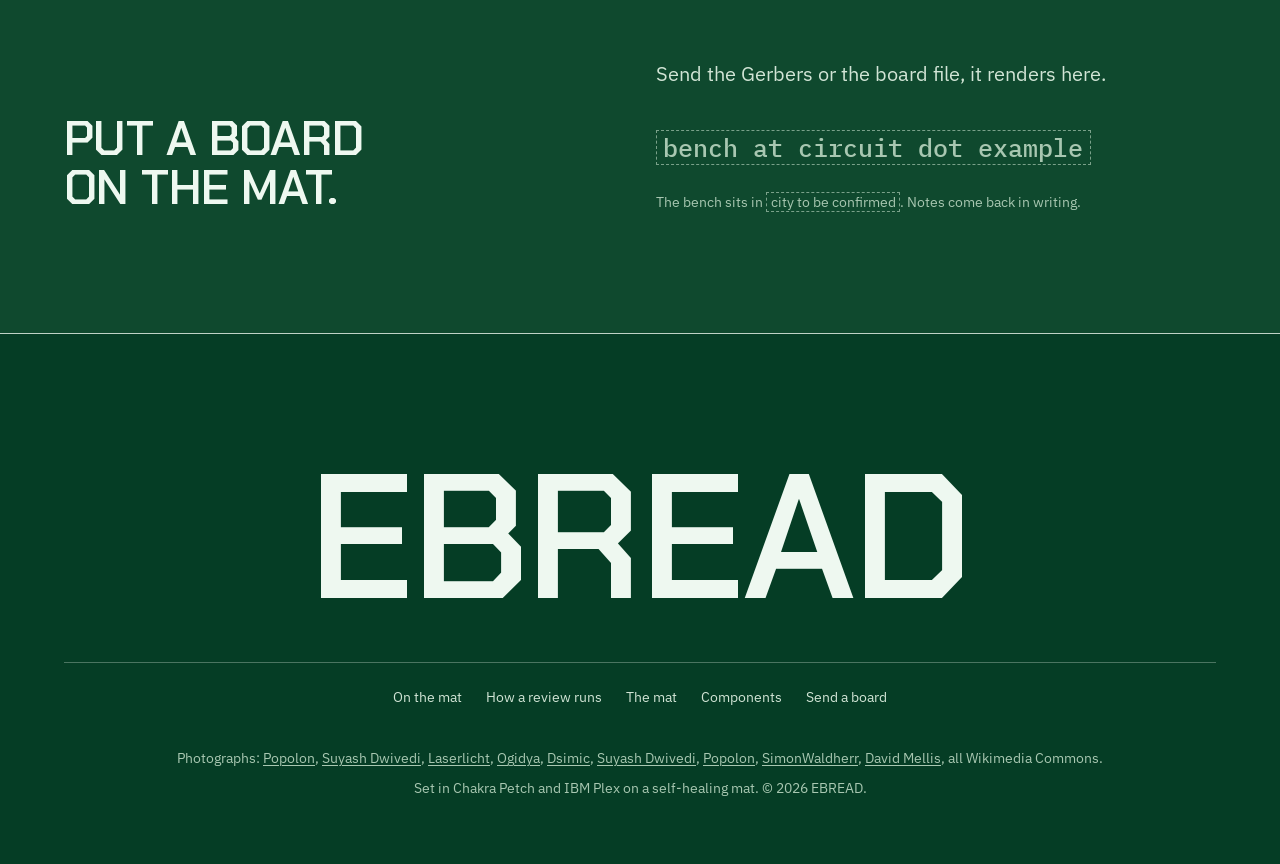
==== commit feef9a03: "Add components register page" ====
--- a/index.html
+++ b/index.html
@@ -30,6 +30,7 @@
         <a href="#boards">On the mat</a>
         <a href="#process">How a review runs</a>
         <a href="#surface">The mat</a>
+        <a href="components.html">Components</a>
         <a class="btn btn--ghost" href="#talk">Send a board</a>
       </div>
     </div>
@@ -292,6 +293,7 @@
       <a href="#boards">On the mat</a>
       <a href="#process">How a review runs</a>
       <a href="#surface">The mat</a>
+      <a href="components.html">Components</a>
       <a href="#talk">Send a board</a>
     </div>
     <p class="mast__meta" data-credits>Photographs: <a href="https://commons.wikimedia.org/wiki/File:ESP32-C3_RISC-V_NodeMCU_board.jpg">Popolon</a>, <a href="https://commons.wikimedia.org/wiki/File:Arduino_Uno_R3_development_board_(1).jpg">Suyash Dwivedi</a>, <a href="https://commons.wikimedia.org/wiki/File:Raspberry_Pi_4_Model_B_-_Top.jpg">Laserlicht</a>, <a href="https://commons.wikimedia.org/wiki/File:Raspberry_Pi_Pico_top_and_bottom.jpg">Ogidya</a>, <a href="https://commons.wikimedia.org/wiki/File:Arduino_MEGA_2560_R3,_front_side.jpg">Dsimic</a>, <a href="https://commons.wikimedia.org/wiki/File:Raspberry_PI_Zero_2W_TOP_04.jpg">Suyash Dwivedi</a>, <a href="https://commons.wikimedia.org/wiki/File:Core_Learning_Board_module_Arduino_STM32_F103_C8T6.jpg">Popolon</a>, <a href="https://commons.wikimedia.org/wiki/File:BBC_micro_bit_v2.jpg">SimonWaldherr</a>, <a href="https://commons.wikimedia.org/wiki/File:Arduino_Nano.jpg">David Mellis</a>, all Wikimedia Commons.</p>
--- a/mat.css
+++ b/mat.css
@@ -107,6 +107,14 @@
 .judge--bad { color: var(--color-muted); }
 .spec dd { margin: 0; font-family: var(--font-outlier); font-weight: 500; font-size: var(--text-sm); font-variant-numeric: tabular-nums; }
 
+/* components: a register table */
+.reg { width: 100%; border-collapse: collapse; font-size: var(--text-md); }
+.reg th { text-align: left; font-weight: 500; font-size: var(--text-sm); color: var(--color-ink-2); border-bottom: var(--rule-heavy) solid var(--color-rule); padding: var(--space-2xs) var(--space-sm) var(--space-2xs) 0; }
+.reg td { border-bottom: var(--rule-hair) solid var(--color-rule-2); padding: var(--space-sm) var(--space-sm) var(--space-sm) 0; color: var(--color-ink-2); }
+.reg td:first-child { color: var(--color-ink); font-weight: 500; white-space: nowrap; }
+.reg td.num { font-family: var(--font-outlier); font-size: var(--text-sm); white-space: nowrap; }
+.reg tbody tr:hover td { background: var(--color-paper-3); }
+
 /* how a job runs: stages on one dimension string */
 .run { position: relative; display: grid; grid-template-columns: repeat(4, minmax(0, 1fr)); gap: var(--gap-columns); padding-top: var(--space-lg); }
 .run::before { content: ""; position: absolute; top: 0; left: 0; right: 0; height: var(--rule-hair); background: var(--color-rule); transform-origin: left; }
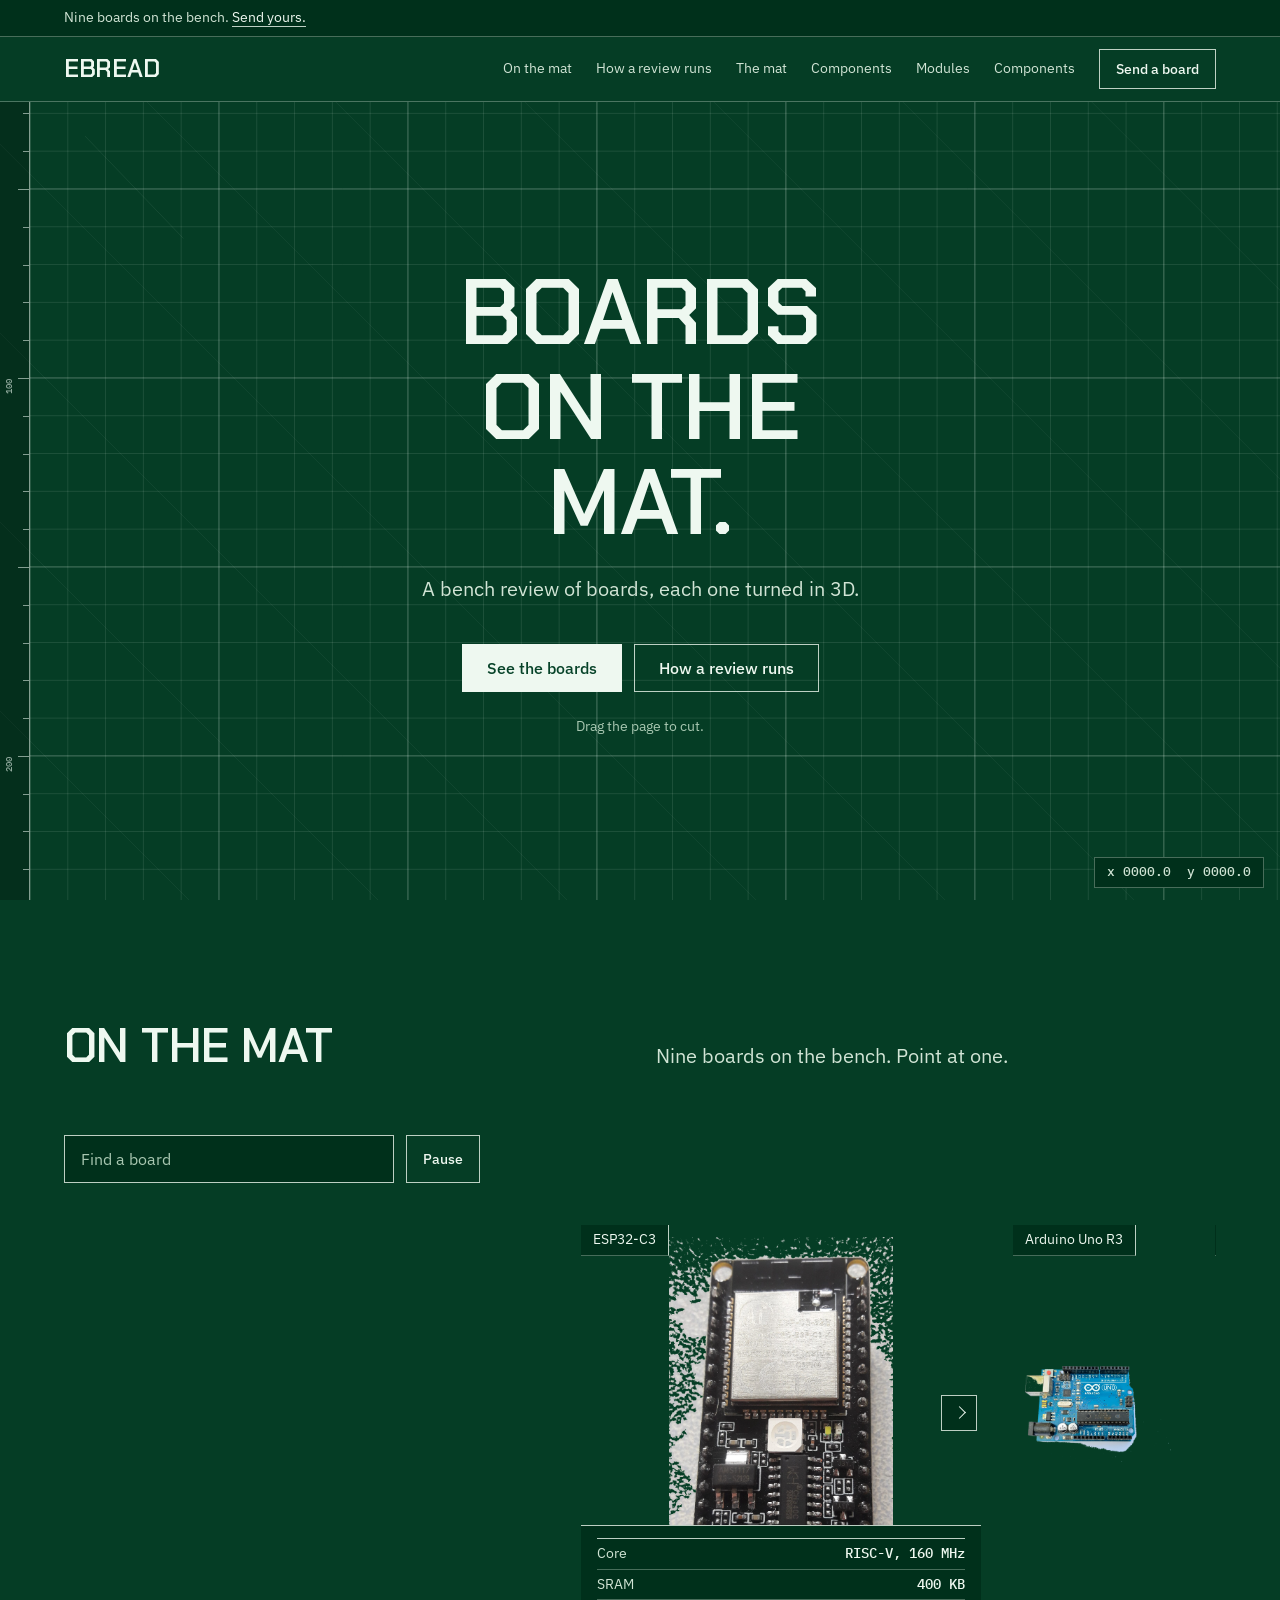
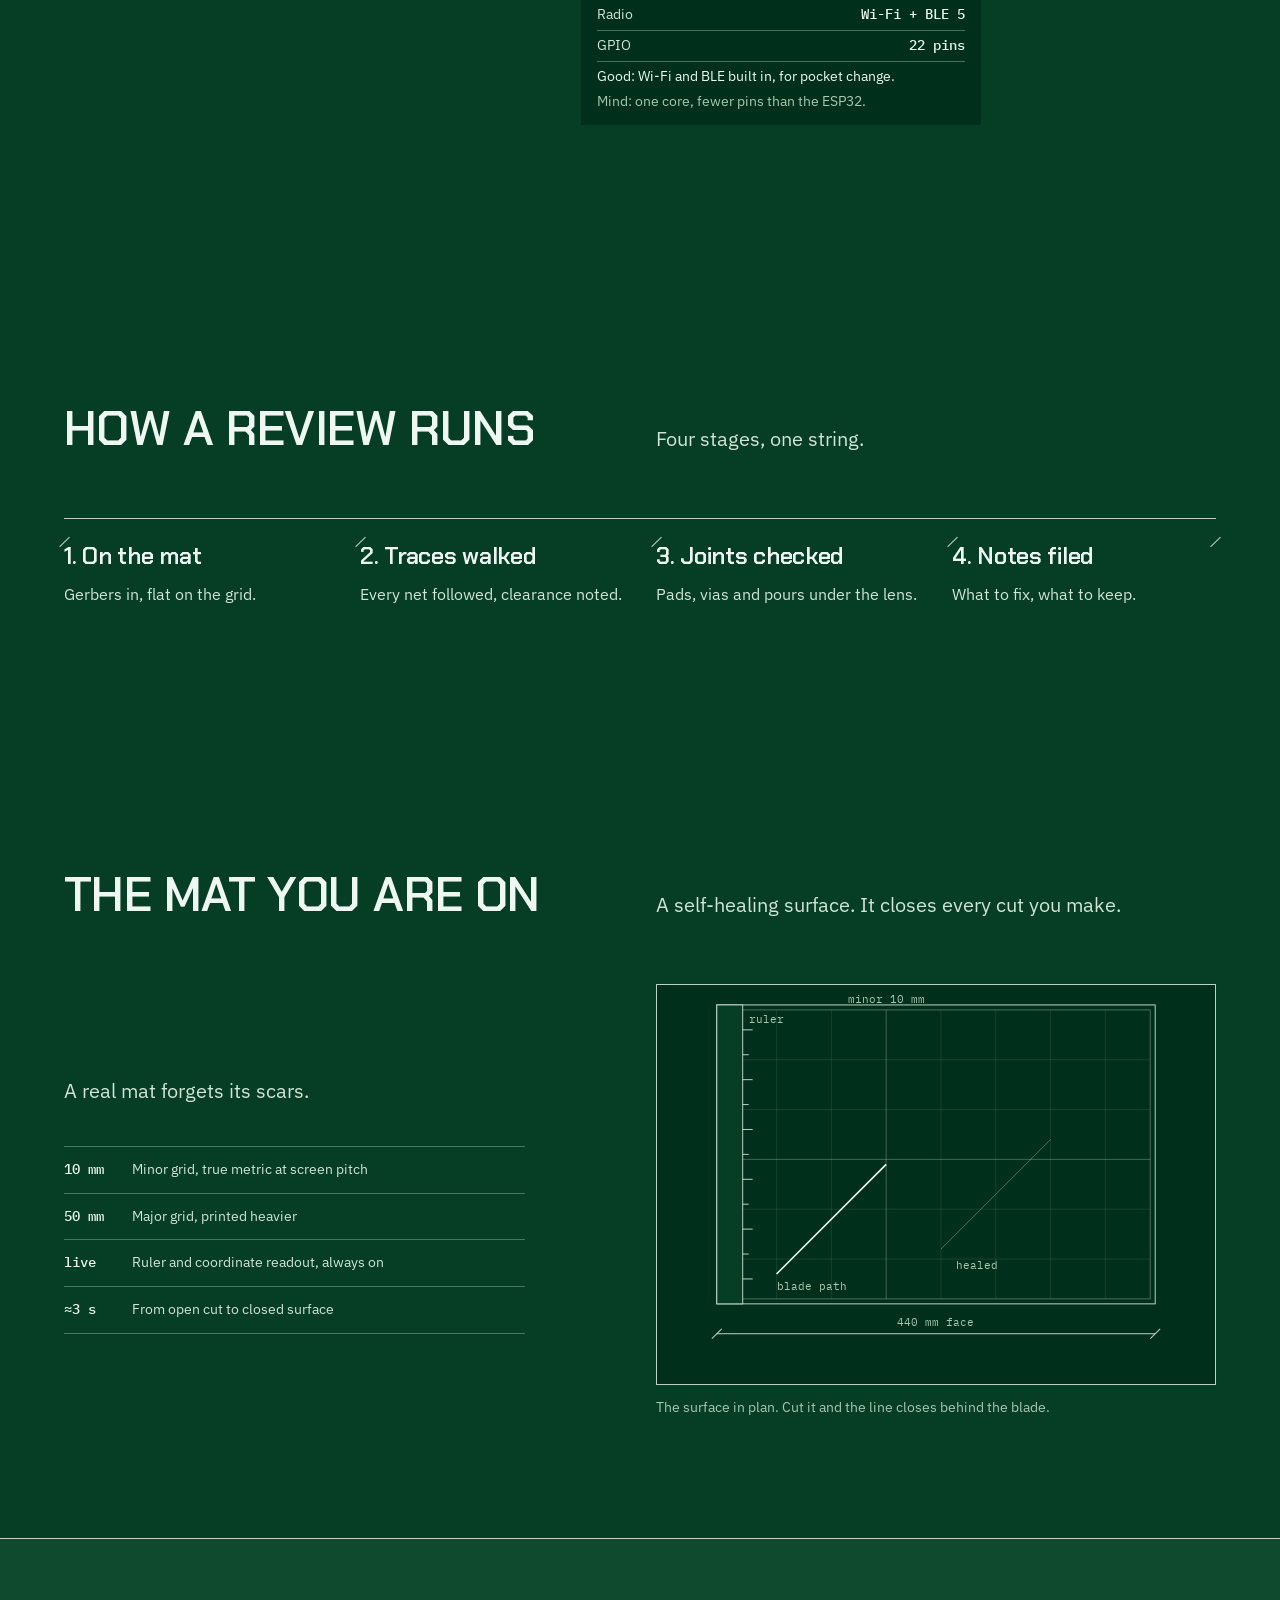
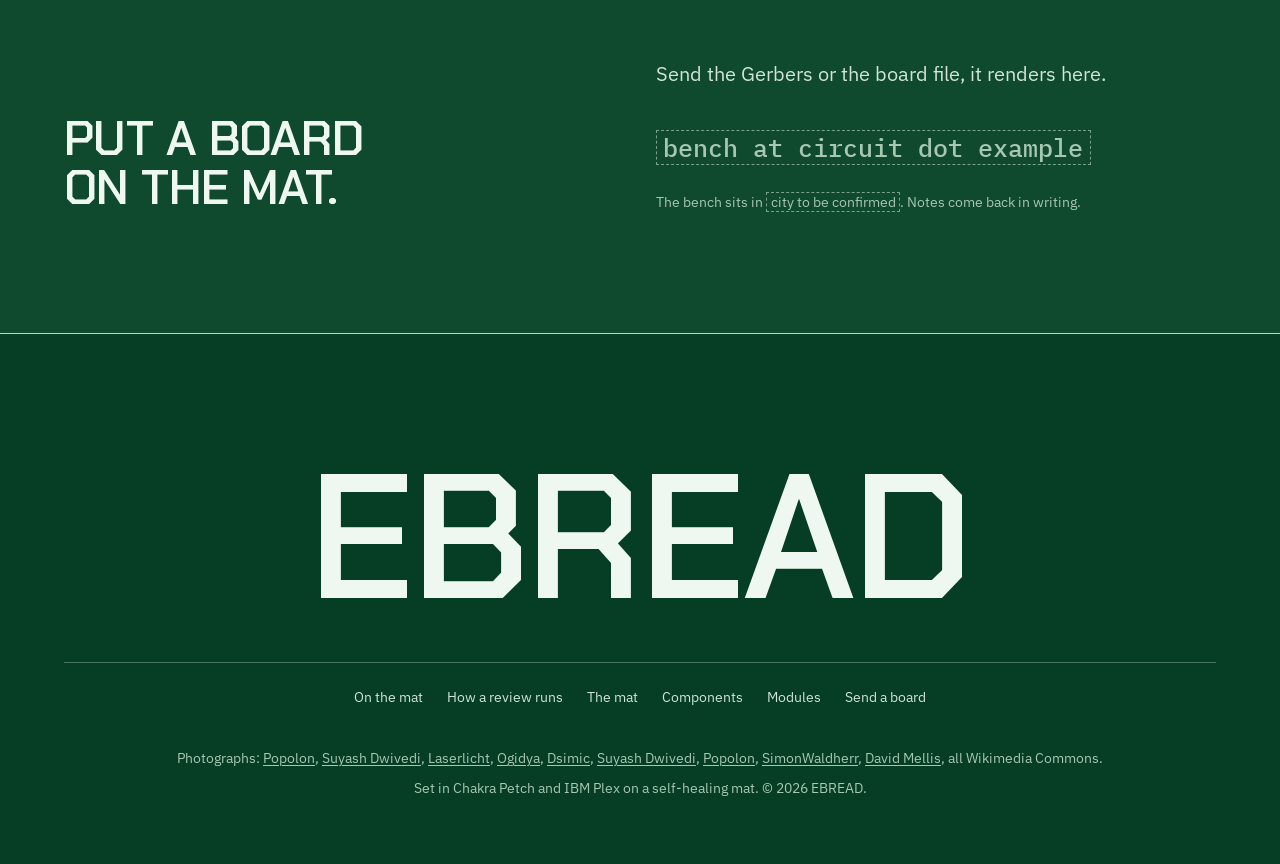
==== commit cef1fe09: "Add modules register page and nav links" ====
--- a/index.html
+++ b/index.html
@@ -31,6 +31,8 @@
         <a href="#process">How a review runs</a>
         <a href="#surface">The mat</a>
         <a href="components.html">Components</a>
+      <a href="modules.html">Modules</a>
+        <a href="modules.html">Components</a>
         <a class="btn btn--ghost" href="#talk">Send a board</a>
       </div>
     </div>
@@ -294,6 +296,7 @@
       <a href="#process">How a review runs</a>
       <a href="#surface">The mat</a>
       <a href="components.html">Components</a>
+      <a href="modules.html">Modules</a>
       <a href="#talk">Send a board</a>
     </div>
     <p class="mast__meta" data-credits>Photographs: <a href="https://commons.wikimedia.org/wiki/File:ESP32-C3_RISC-V_NodeMCU_board.jpg">Popolon</a>, <a href="https://commons.wikimedia.org/wiki/File:Arduino_Uno_R3_development_board_(1).jpg">Suyash Dwivedi</a>, <a href="https://commons.wikimedia.org/wiki/File:Raspberry_Pi_4_Model_B_-_Top.jpg">Laserlicht</a>, <a href="https://commons.wikimedia.org/wiki/File:Raspberry_Pi_Pico_top_and_bottom.jpg">Ogidya</a>, <a href="https://commons.wikimedia.org/wiki/File:Arduino_MEGA_2560_R3,_front_side.jpg">Dsimic</a>, <a href="https://commons.wikimedia.org/wiki/File:Raspberry_PI_Zero_2W_TOP_04.jpg">Suyash Dwivedi</a>, <a href="https://commons.wikimedia.org/wiki/File:Core_Learning_Board_module_Arduino_STM32_F103_C8T6.jpg">Popolon</a>, <a href="https://commons.wikimedia.org/wiki/File:BBC_micro_bit_v2.jpg">SimonWaldherr</a>, <a href="https://commons.wikimedia.org/wiki/File:Arduino_Nano.jpg">David Mellis</a>, all Wikimedia Commons.</p>
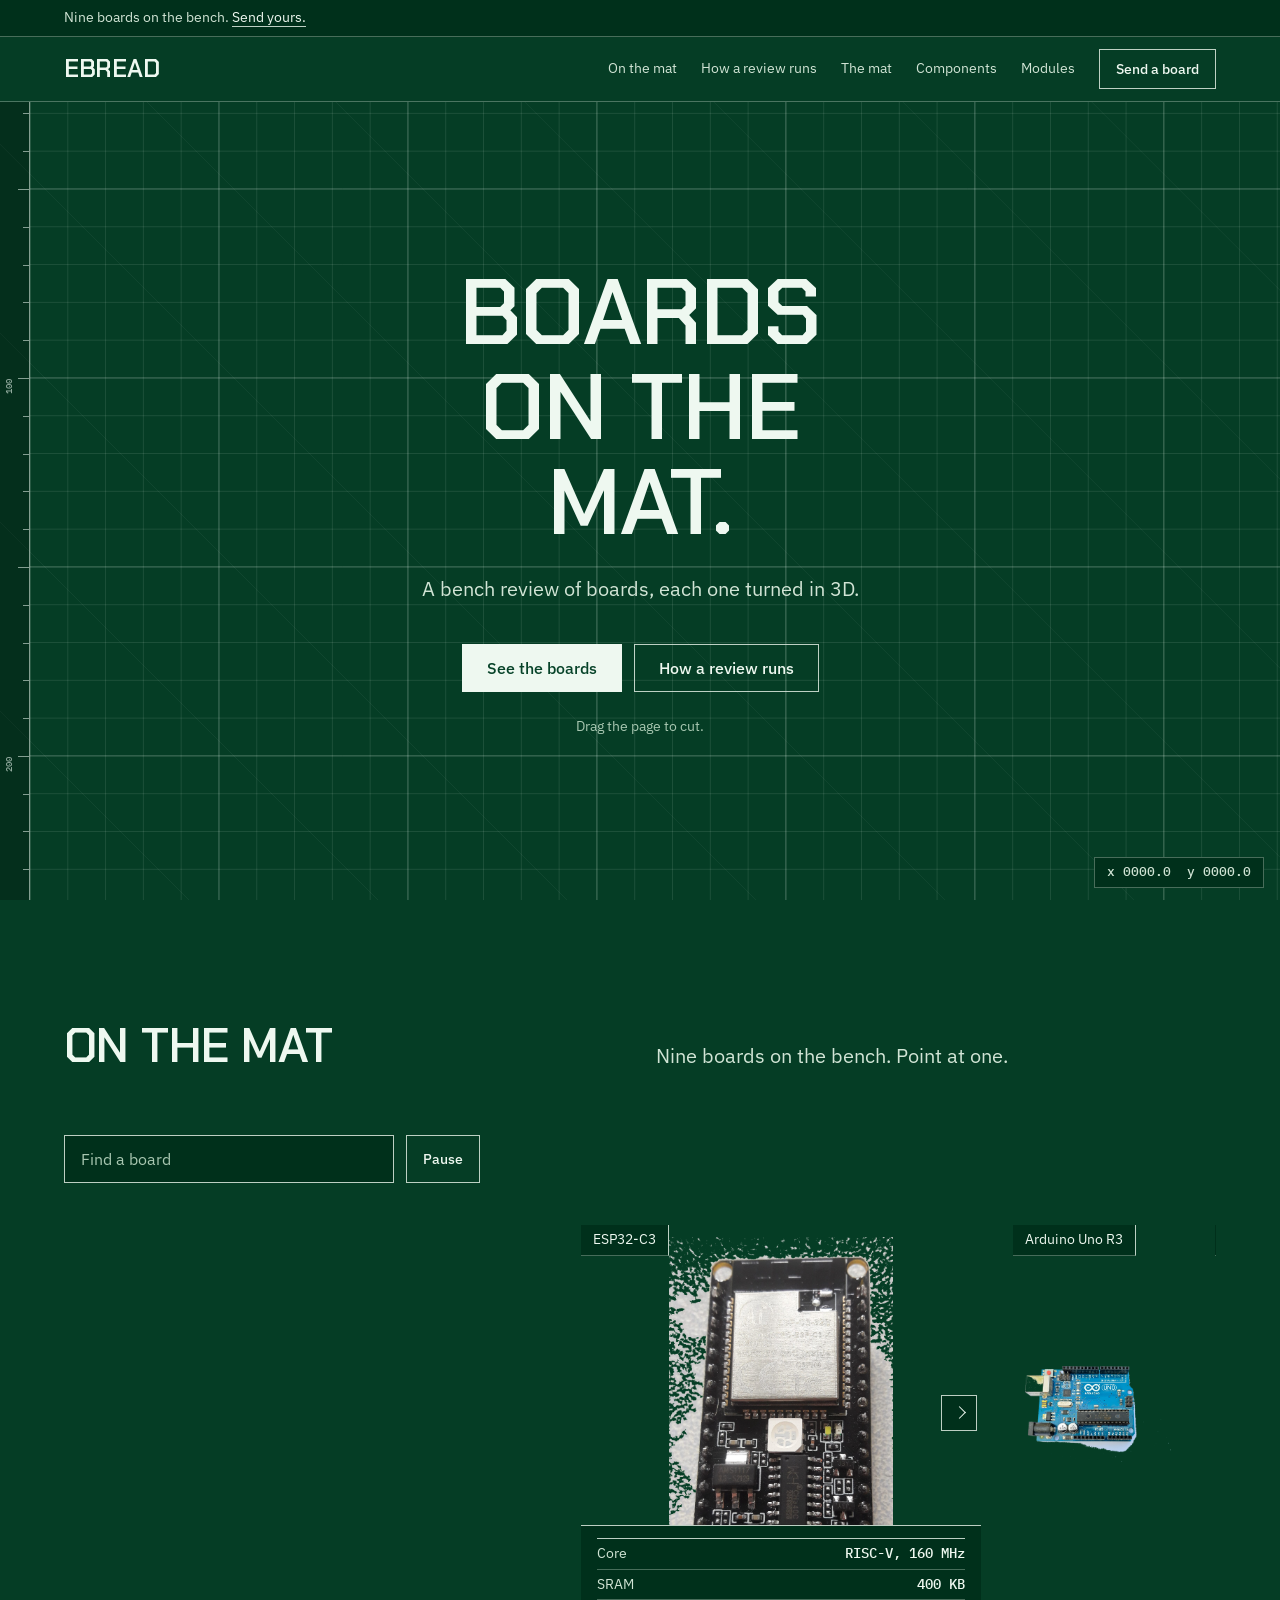
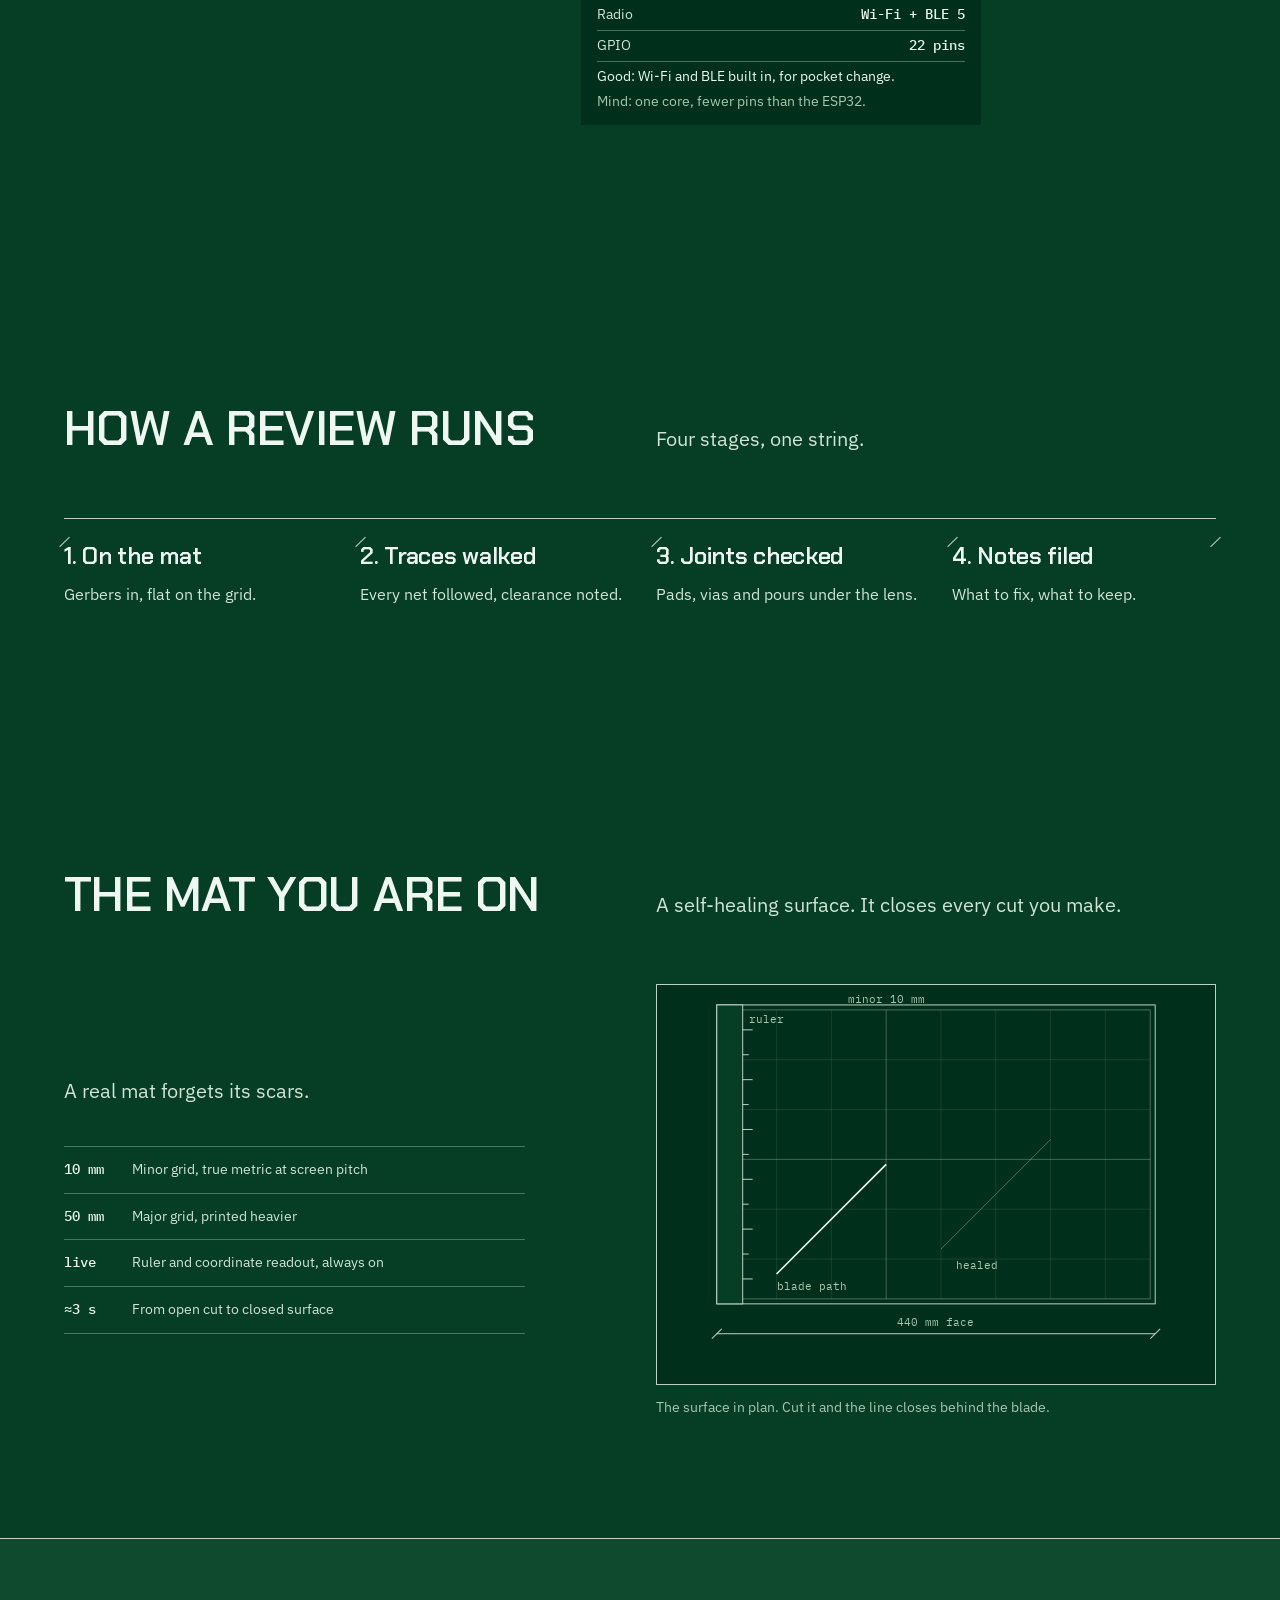
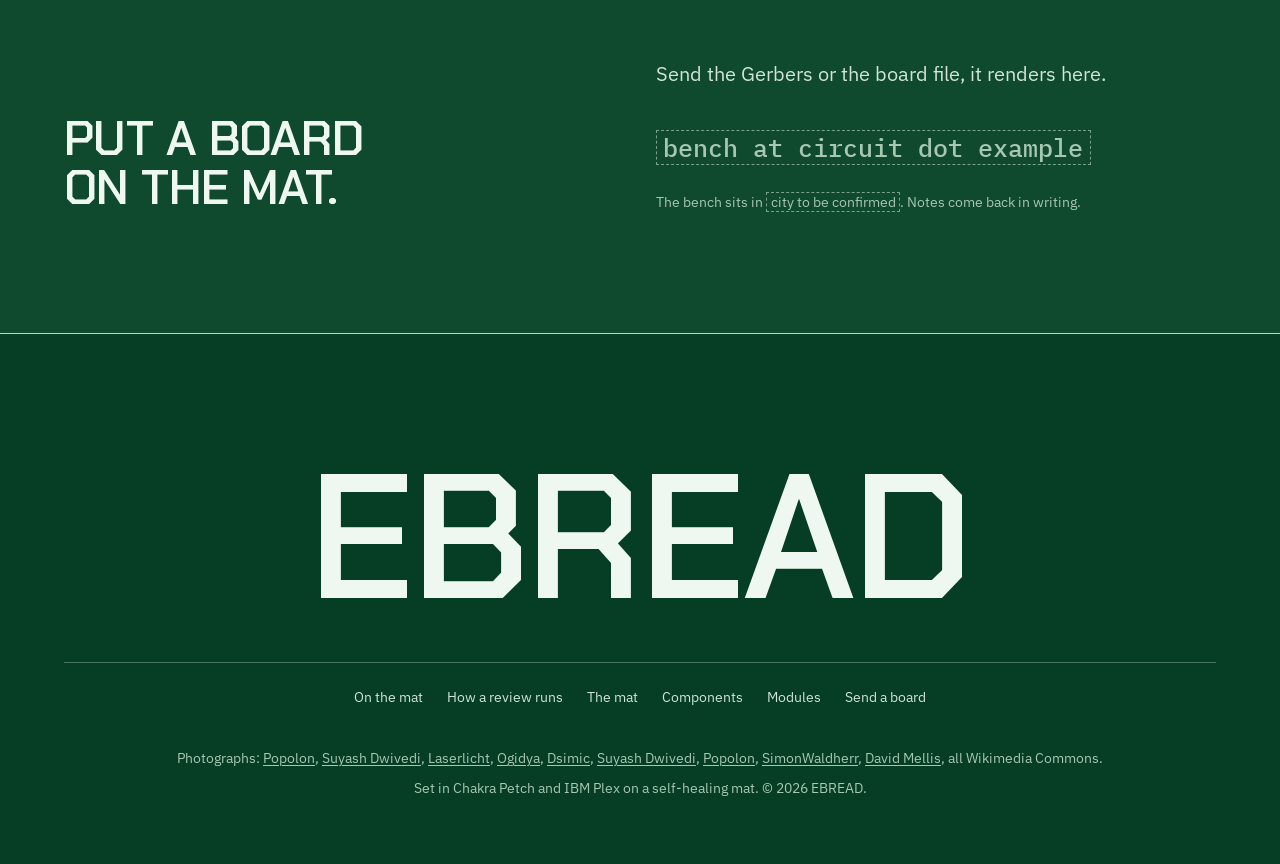
==== commit 5ba9bb2c: "Fix duplicate Components link in nav" ====
--- a/index.html
+++ b/index.html
@@ -32,7 +32,6 @@
         <a href="#surface">The mat</a>
         <a href="components.html">Components</a>
       <a href="modules.html">Modules</a>
-        <a href="modules.html">Components</a>
         <a class="btn btn--ghost" href="#talk">Send a board</a>
       </div>
     </div>
--- a/mat.css
+++ b/mat.css
@@ -115,6 +115,16 @@
 .reg td.num { font-family: var(--font-outlier); font-size: var(--text-sm); white-space: nowrap; }
 .reg tbody tr:hover td { background: var(--color-paper-3); }
 
+/* modules: a grid of keyed cells */
+.cells { display: grid; grid-template-columns: repeat(3, minmax(0, 1fr)); gap: var(--gap-columns); }
+.cell { padding: var(--space-md); outline: var(--rule-hair) solid var(--color-rule); outline-offset: -1px; }
+.cell h3 { font-size: var(--text-lg); margin-bottom: var(--space-2xs); }
+.cell p { color: var(--color-ink-2); font-size: var(--text-sm); }
+.cell__meta { margin-top: var(--space-sm); padding-top: var(--space-xs); border-top: var(--rule-hair) solid var(--color-rule-2); }
+.cell__meta .num { font-family: var(--font-outlier); }
+@media (max-width: 60rem) { .cells { grid-template-columns: repeat(2, minmax(0, 1fr)); } }
+@media (max-width: 40rem) { .cells { grid-template-columns: minmax(0, 1fr); } }
+
 /* how a job runs: stages on one dimension string */
 .run { position: relative; display: grid; grid-template-columns: repeat(4, minmax(0, 1fr)); gap: var(--gap-columns); padding-top: var(--space-lg); }
 .run::before { content: ""; position: absolute; top: 0; left: 0; right: 0; height: var(--rule-hair); background: var(--color-rule); transform-origin: left; }
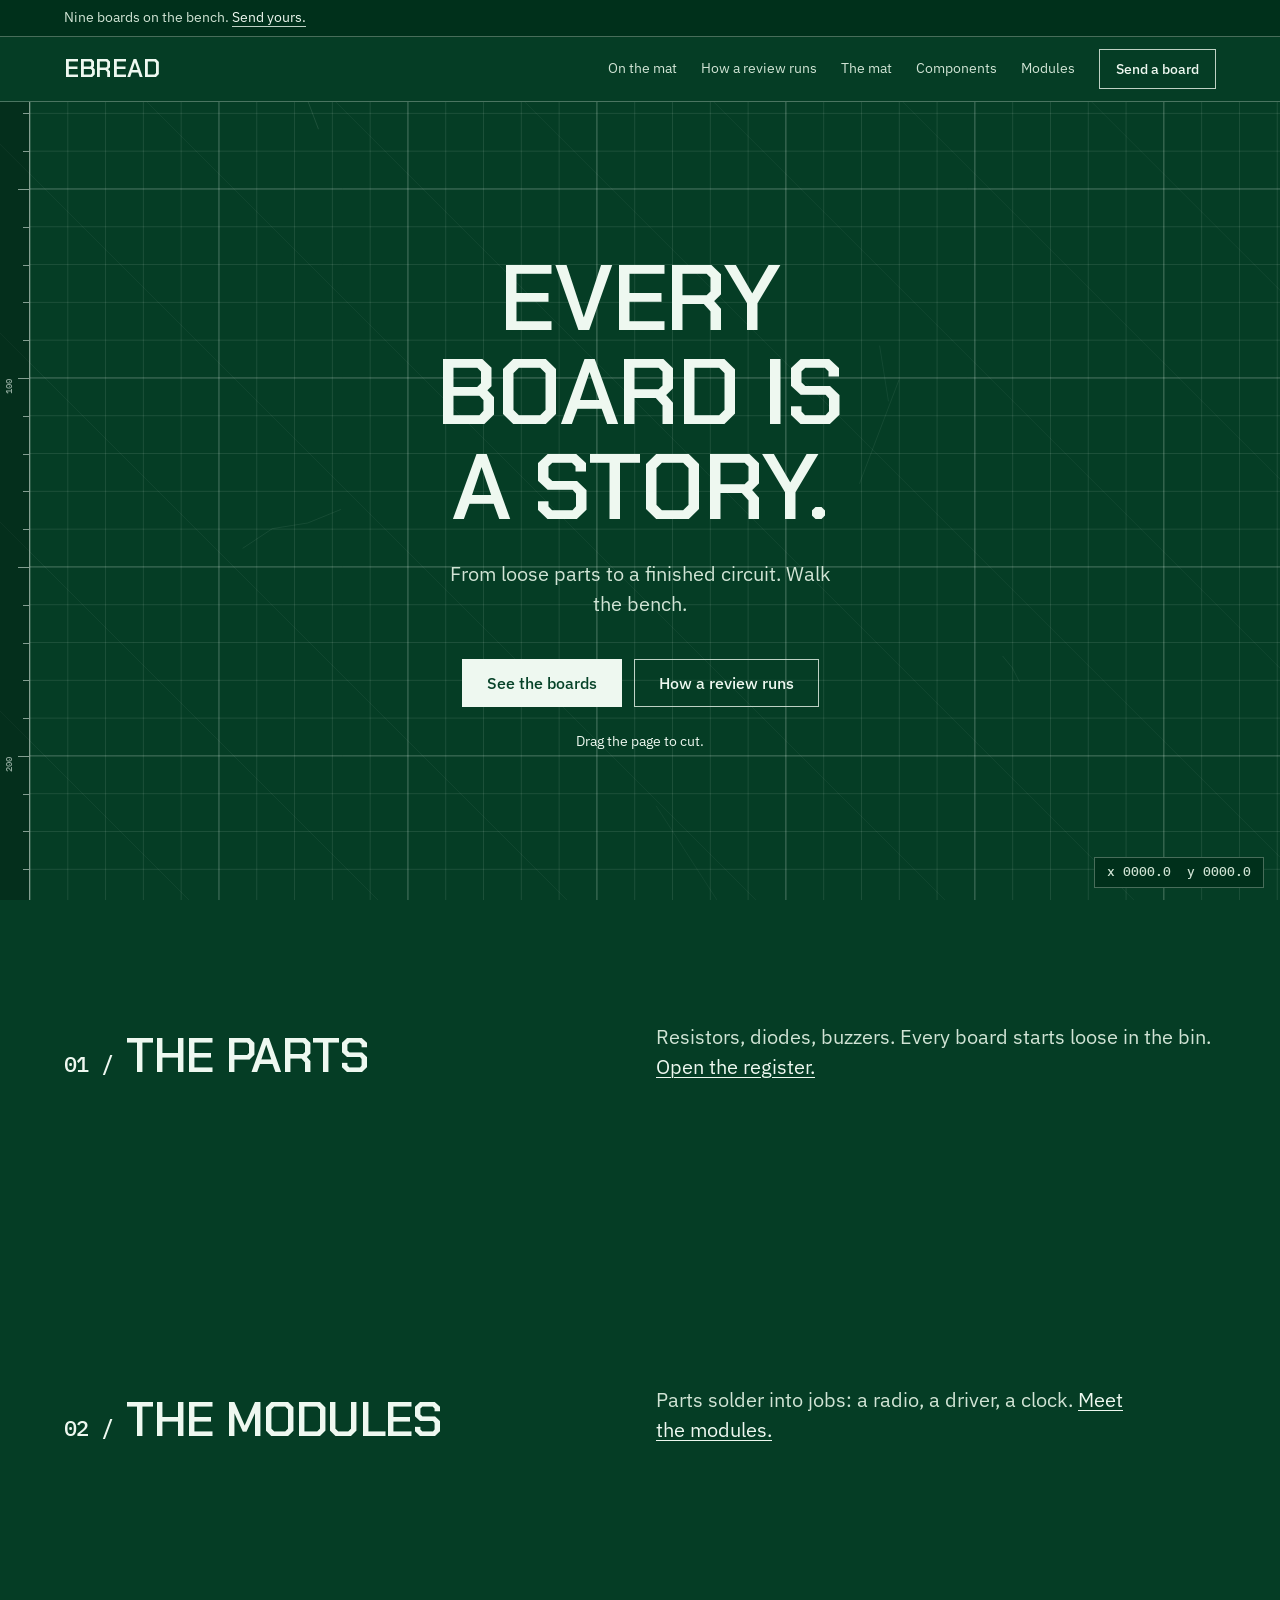
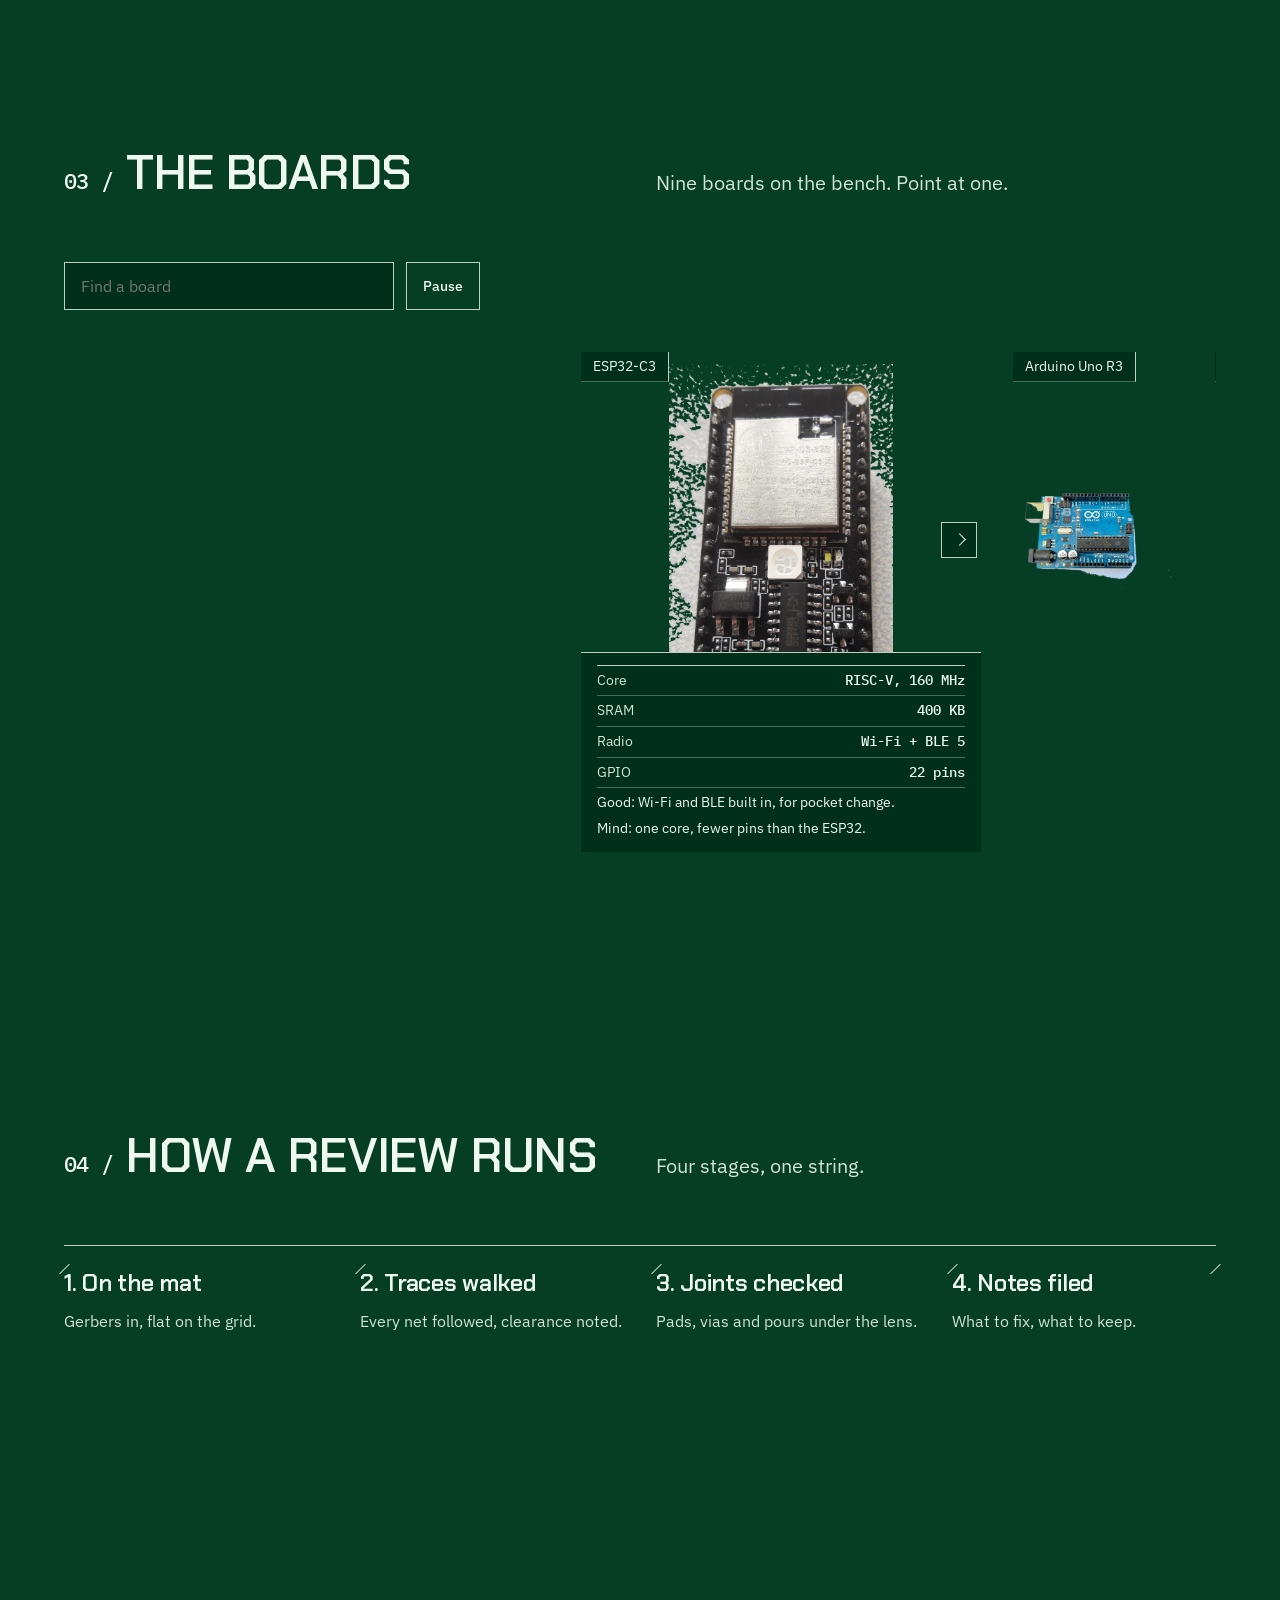
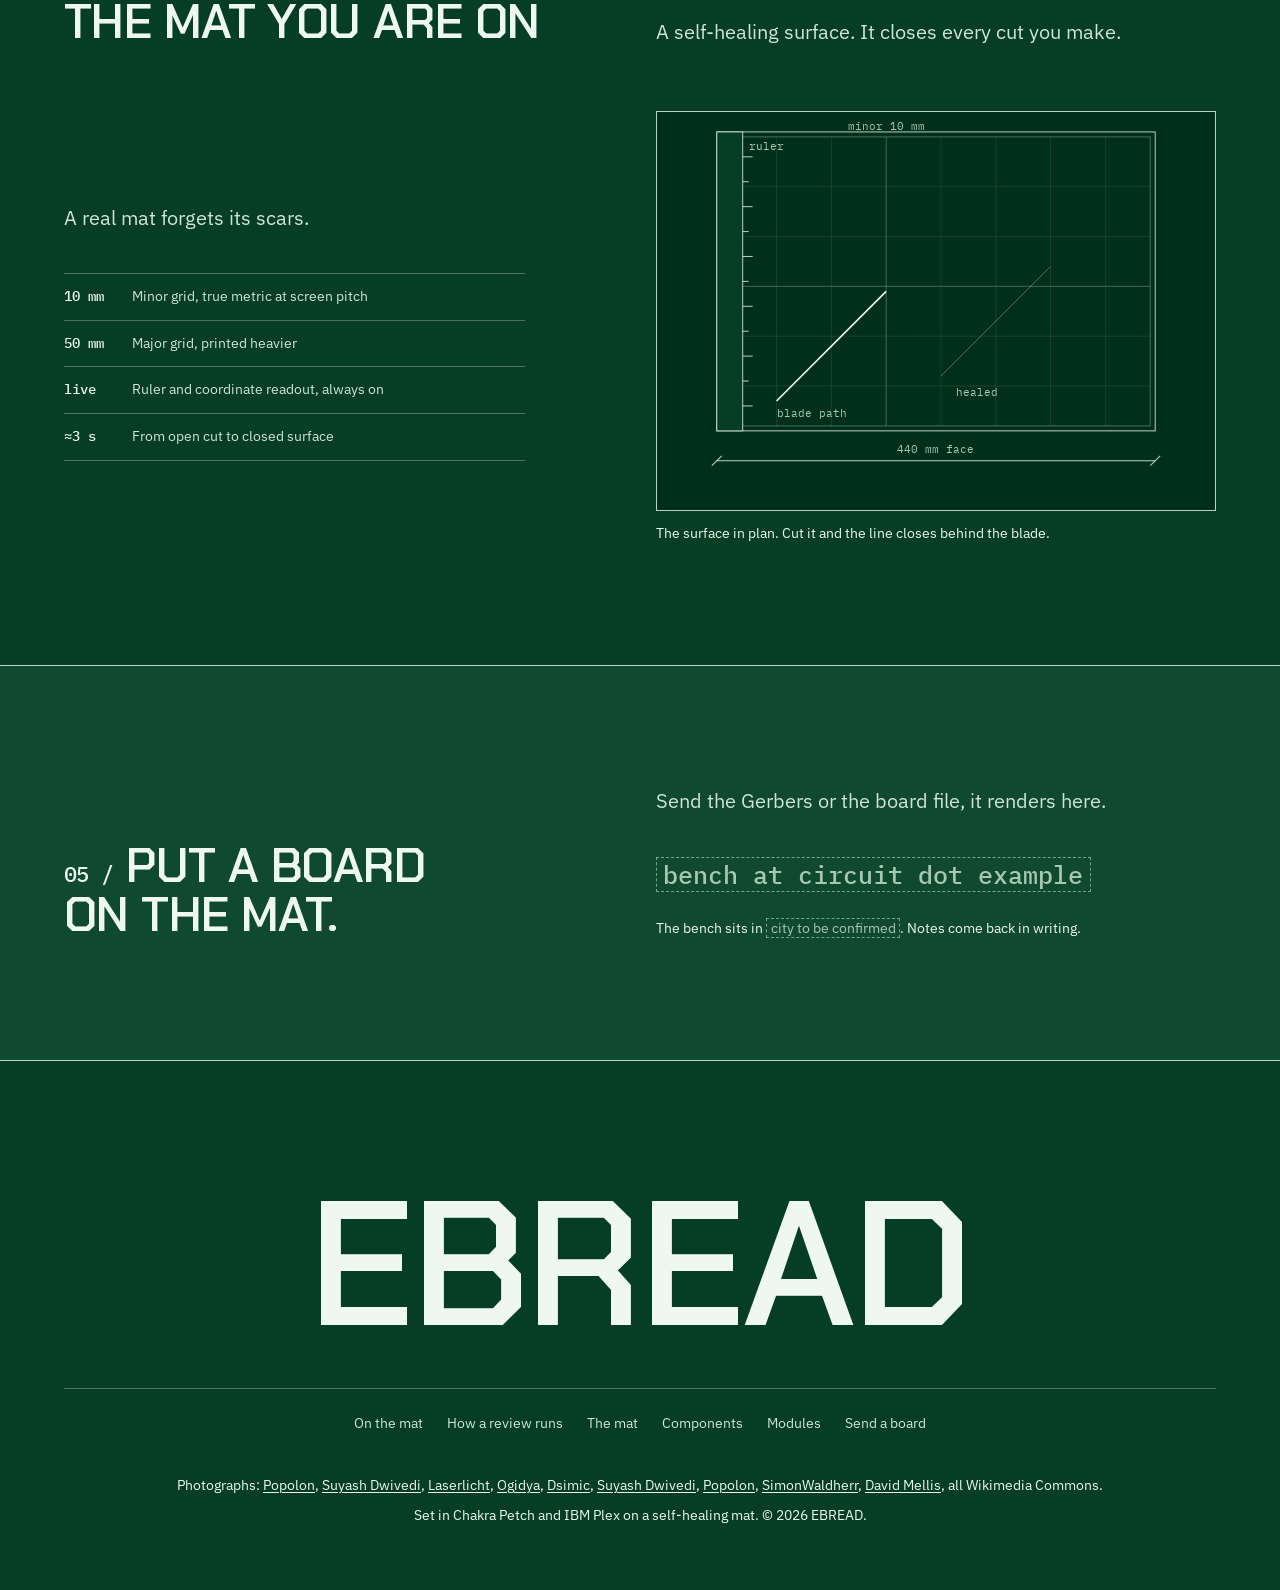
==== commit 8fb0b289: "Restructure the page as a five-chapter bench story" ====
--- a/index.html
+++ b/index.html
@@ -43,8 +43,8 @@
   <section class="hero">
     <div class="container">
       <div class="hero__in">
-        <h1>Boards on the mat.</h1>
-        <p class="lead">A bench review of boards, each one turned in 3D.</p>
+        <h1>Every board is a story.</h1>
+        <p class="lead">From loose parts to a finished circuit. Walk the bench.</p>
         <div class="hero__actions">
           <a class="btn" href="#boards">See the boards</a>
           <a class="btn btn--quiet" href="#process">How a review runs</a>
@@ -54,10 +54,28 @@
     </div>
   </section>
 
+  <section class="section chapter">
+    <div class="container">
+      <div class="section__head">
+        <h2><span class="chap">01 /</span> The parts</h2>
+        <p class="lead">Resistors, diodes, buzzers. Every board starts loose in the bin. <a href="components.html">Open the register.</a></p>
+      </div>
+    </div>
+  </section>
+
+  <section class="section chapter">
+    <div class="container">
+      <div class="section__head">
+        <h2><span class="chap">02 /</span> The modules</h2>
+        <p class="lead">Parts solder into jobs: a radio, a driver, a clock. <a href="modules.html">Meet the modules.</a></p>
+      </div>
+    </div>
+  </section>
+
   <section class="section" id="boards">
     <div class="container">
       <div class="section__head">
-        <h2>On the mat</h2>
+        <h2><span class="chap">03 /</span> The boards</h2>
         <p class="lead">Nine boards on the bench. Point at one.</p>
       </div>
       <div class="find">
@@ -198,7 +216,7 @@
   <section class="section" id="process">
     <div class="container">
       <div class="section__head">
-        <h2>How a review runs</h2>
+        <h2><span class="chap">04 /</span> How a review runs</h2>
         <p class="lead">Four stages, one string.</p>
       </div>
       <div class="run" data-draw>
@@ -275,7 +293,7 @@
   <section class="close" id="talk">
     <div class="container section">
       <div class="close__in">
-        <h2>Put a board on the mat.</h2>
+        <h2><span class="chap">05 /</span> Put a board on the mat.</h2>
         <div class="close__body">
           <p class="lead">Send the Gerbers or the board file, it renders here.</p>
           <p class="close__contact"><span class="fill" data-fill="email">bench at circuit dot example</span></p>
--- a/mat.css
+++ b/mat.css
@@ -60,7 +60,7 @@
 .hero h1 { font-size: clamp(3rem, 6vw + 1rem, 6rem); text-transform: uppercase; line-height: 1.02; }
 .hero .lead { margin-top: var(--space-lg); color: var(--color-ink-2); }
 .hero__actions { display: flex; flex-wrap: wrap; justify-content: center; gap: var(--space-sm); margin-top: var(--space-xl); }
-.hero__hint { margin-top: var(--space-lg); font-size: var(--text-sm); color: var(--color-muted); }
+.hero__hint { margin-top: var(--space-lg); font-size: var(--text-sm); font-variant-numeric: tabular-nums; }
 
 /* ---------- sections ---------- */
 
@@ -74,7 +74,7 @@
 .find { display: flex; gap: var(--space-sm); max-width: 26rem; margin-bottom: var(--space-xl); }
 .find input { flex: 1; min-width: 0; min-height: 48px; padding: 0 var(--space-md); border: var(--rule-hair) solid var(--color-rule); background: var(--color-paper-3); color: var(--color-ink); font: 400 var(--text-md)/1 var(--font-body); outline: 2px solid transparent; outline-offset: -3px; }
 .find input:focus-visible { outline-color: var(--color-focus); }
-.find input::placeholder { color: var(--color-muted); }
+.find input::placeholder { font-variant-numeric: tabular-nums; }
 .deck { display: flex; flex-wrap: nowrap; align-items: stretch; gap: var(--gap-columns); overflow-x: auto; overscroll-behavior-x: contain; padding: var(--space-3xs) var(--space-3xs) var(--space-md); scrollbar-width: none; }
 .deck::before, .deck::after { content: ""; flex: 0 0 calc(50% - 90px); }
 .deck .board { flex: 0 0 170px; aspect-ratio: 4 / 5; cursor: pointer; }
@@ -104,8 +104,11 @@
 .spec dt { font-size: var(--text-sm); color: var(--color-ink-2); }
 .judge { margin-top: var(--space-2xs); font-size: var(--text-sm); }
 .judge--good { color: var(--color-ink); }
-.judge--bad { color: var(--color-muted); }
+.judge--bad { font-variant-numeric: tabular-nums; }
 .spec dd { margin: 0; font-family: var(--font-outlier); font-weight: 500; font-size: var(--text-sm); font-variant-numeric: tabular-nums; }
+
+.chap { font-family: var(--font-outlier); font-size: 0.45em; font-weight: 500; font-variant-numeric: tabular-nums; }
+.chapter .lead a { color: var(--color-ink); }
 
 /* components: a register table */
 .reg { width: 100%; border-collapse: collapse; font-size: var(--text-md); }
@@ -147,7 +150,7 @@
 .split__facts .num { color: var(--color-ink); font-family: var(--font-outlier); font-weight: 500; min-width: 7ch; }
 .split__fig { grid-column: 7 / 13; margin: 0; }
 .split__fig svg { width: 100%; height: auto; border: var(--rule-hair) solid var(--color-rule); background: var(--color-paper-3); }
-.split__fig figcaption { margin-top: var(--space-sm); font-size: var(--text-sm); color: var(--color-muted); }
+.split__fig figcaption { margin-top: var(--space-sm); font-size: var(--text-sm); font-variant-numeric: tabular-nums; }
 
 /* close: a sheet laid on the mat */
 .close { background: var(--color-paper); border-block: var(--rule-hair) solid var(--color-rule); }
@@ -156,7 +159,7 @@
 .close__body { grid-column: 7 / 13; }
 .close__body .lead { color: var(--color-ink-2); }
 .close__contact { margin-top: var(--space-xl); font-family: var(--font-outlier); font-weight: 500; font-size: var(--text-xl); }
-.close__note { margin-top: var(--space-lg); font-size: var(--text-sm); color: var(--color-muted); }
+.close__note { margin-top: var(--space-lg); font-size: var(--text-sm); font-variant-numeric: tabular-nums; }
 
 /* a fact the prompt did not give */
 .fill { padding: 0 0.25em; border: var(--rule-hair) dashed color-mix(in oklch, var(--color-muted) 70%, transparent); color: var(--color-muted); -webkit-box-decoration-break: clone; box-decoration-break: clone; }
@@ -168,7 +171,7 @@
 .mast__links { display: flex; flex-wrap: wrap; justify-content: center; gap: var(--space-lg); margin-top: var(--space-xl); padding-top: var(--space-lg); border-top: var(--rule-hair) solid var(--color-rule-2); }
 .mast__links a { font-size: var(--text-sm); color: var(--color-ink-2); text-decoration: none; white-space: nowrap; }
 .mast__links a:hover { color: var(--color-ink); }
-.mast__meta { margin-top: var(--space-xl); font-size: var(--text-sm); color: var(--color-muted); }
+.mast__meta { margin-top: var(--space-xl); font-size: var(--text-sm); font-variant-numeric: tabular-nums; }
 .mast__meta + .mast__meta { margin-top: var(--space-xs); }
 .mast__meta a { color: inherit; }
 
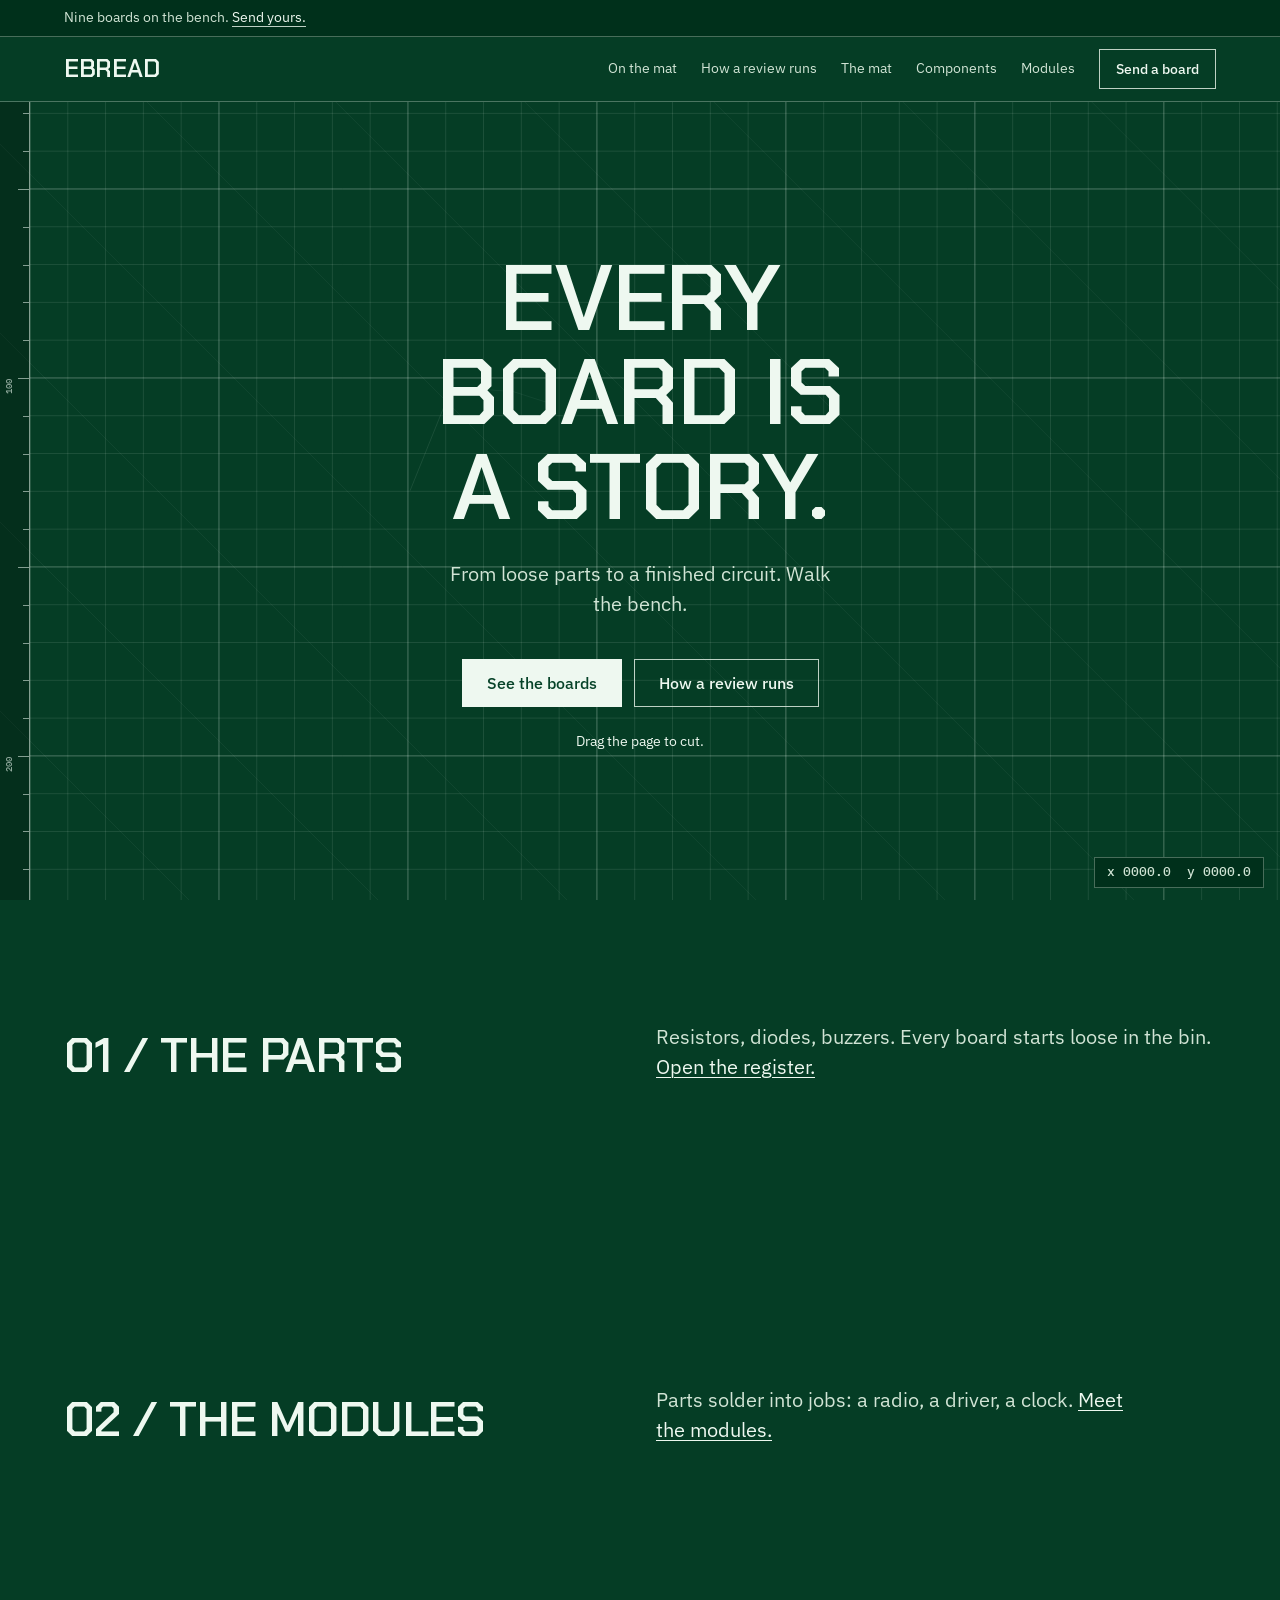
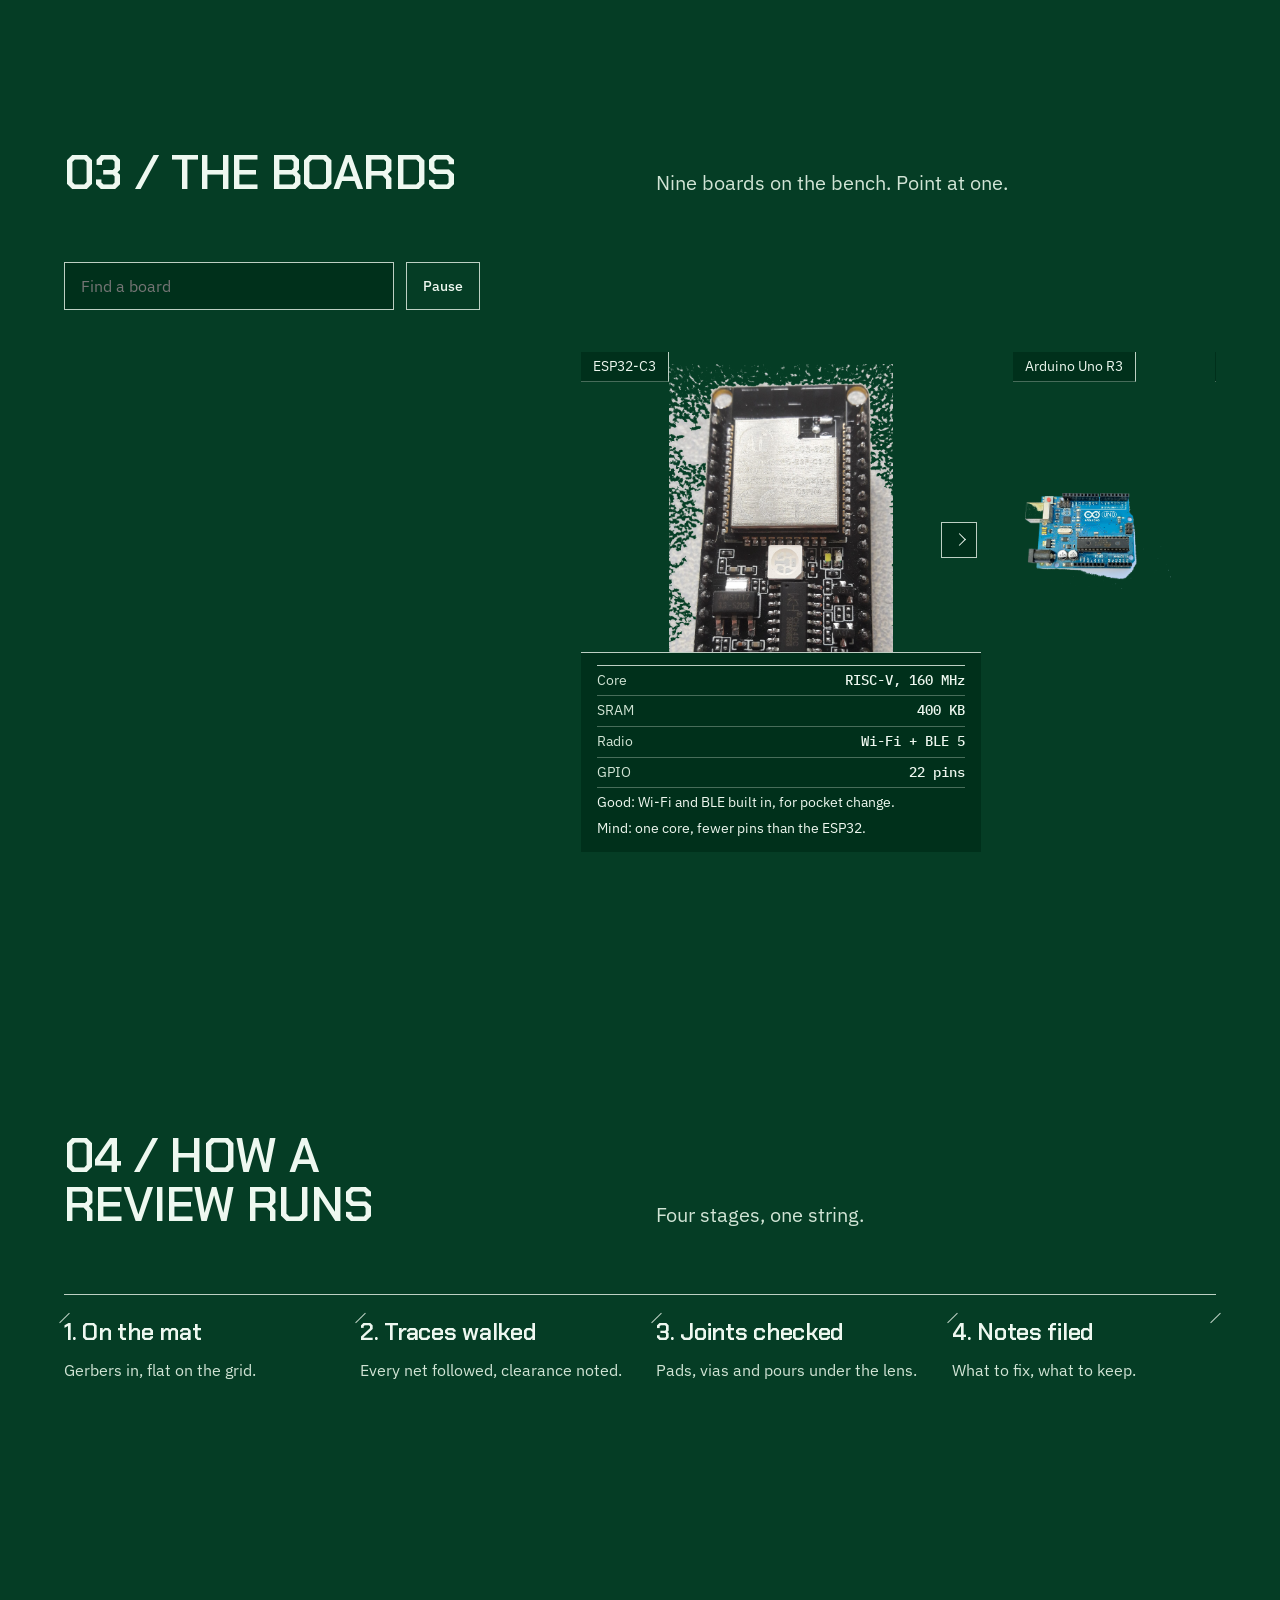
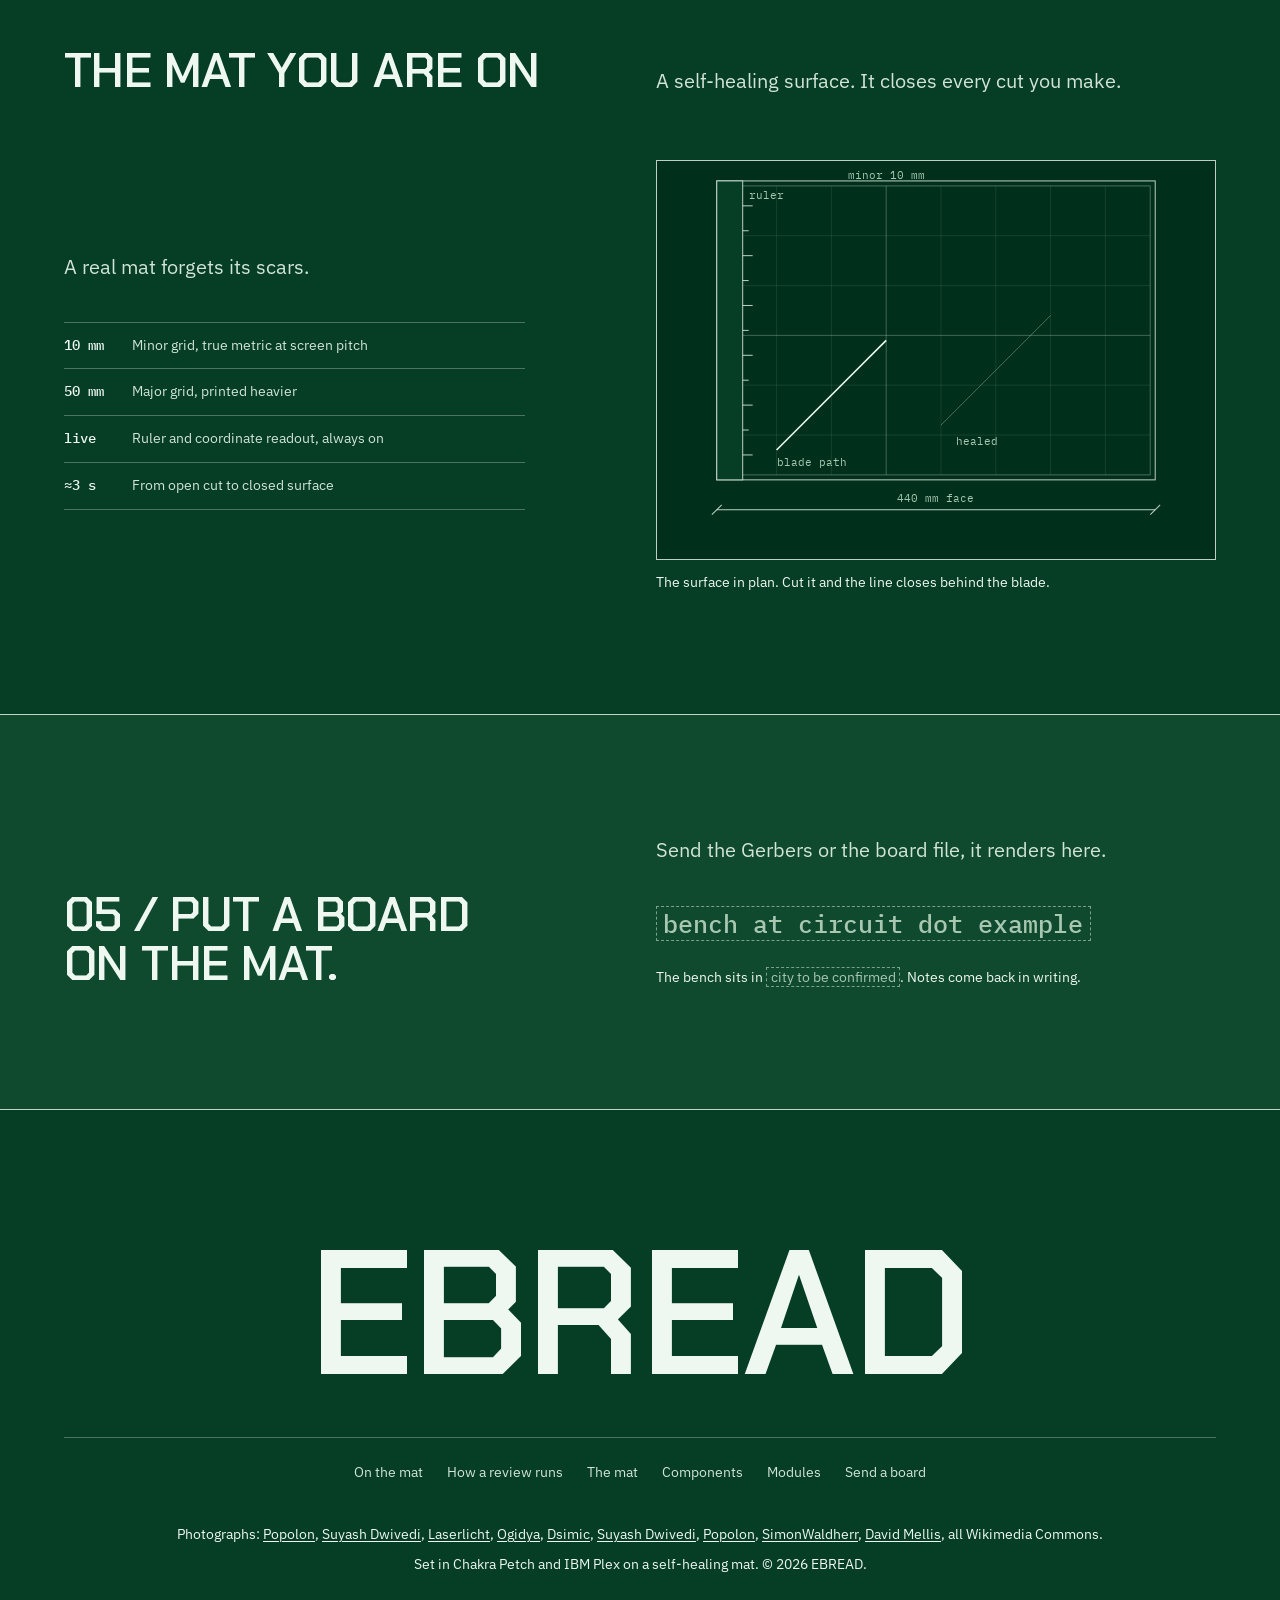
==== commit b5419a27: "Plain chapter numbers in headings" ====
--- a/index.html
+++ b/index.html
@@ -57,7 +57,7 @@
   <section class="section chapter">
     <div class="container">
       <div class="section__head">
-        <h2><span class="chap">01 /</span> The parts</h2>
+        <h2>01 /  The parts</h2>
         <p class="lead">Resistors, diodes, buzzers. Every board starts loose in the bin. <a href="components.html">Open the register.</a></p>
       </div>
     </div>
@@ -66,7 +66,7 @@
   <section class="section chapter">
     <div class="container">
       <div class="section__head">
-        <h2><span class="chap">02 /</span> The modules</h2>
+        <h2>02 /  The modules</h2>
         <p class="lead">Parts solder into jobs: a radio, a driver, a clock. <a href="modules.html">Meet the modules.</a></p>
       </div>
     </div>
@@ -75,7 +75,7 @@
   <section class="section" id="boards">
     <div class="container">
       <div class="section__head">
-        <h2><span class="chap">03 /</span> The boards</h2>
+        <h2>03 /  The boards</h2>
         <p class="lead">Nine boards on the bench. Point at one.</p>
       </div>
       <div class="find">
@@ -216,7 +216,7 @@
   <section class="section" id="process">
     <div class="container">
       <div class="section__head">
-        <h2><span class="chap">04 /</span> How a review runs</h2>
+        <h2>04 /  How a review runs</h2>
         <p class="lead">Four stages, one string.</p>
       </div>
       <div class="run" data-draw>
@@ -293,7 +293,7 @@
   <section class="close" id="talk">
     <div class="container section">
       <div class="close__in">
-        <h2><span class="chap">05 /</span> Put a board on the mat.</h2>
+        <h2>05 /  Put a board on the mat.</h2>
         <div class="close__body">
           <p class="lead">Send the Gerbers or the board file, it renders here.</p>
           <p class="close__contact"><span class="fill" data-fill="email">bench at circuit dot example</span></p>
--- a/mat.css
+++ b/mat.css
@@ -107,7 +107,6 @@
 .judge--bad { font-variant-numeric: tabular-nums; }
 .spec dd { margin: 0; font-family: var(--font-outlier); font-weight: 500; font-size: var(--text-sm); font-variant-numeric: tabular-nums; }
 
-.chap { font-family: var(--font-outlier); font-size: 0.45em; font-weight: 500; font-variant-numeric: tabular-nums; }
 .chapter .lead a { color: var(--color-ink); }
 
 /* components: a register table */
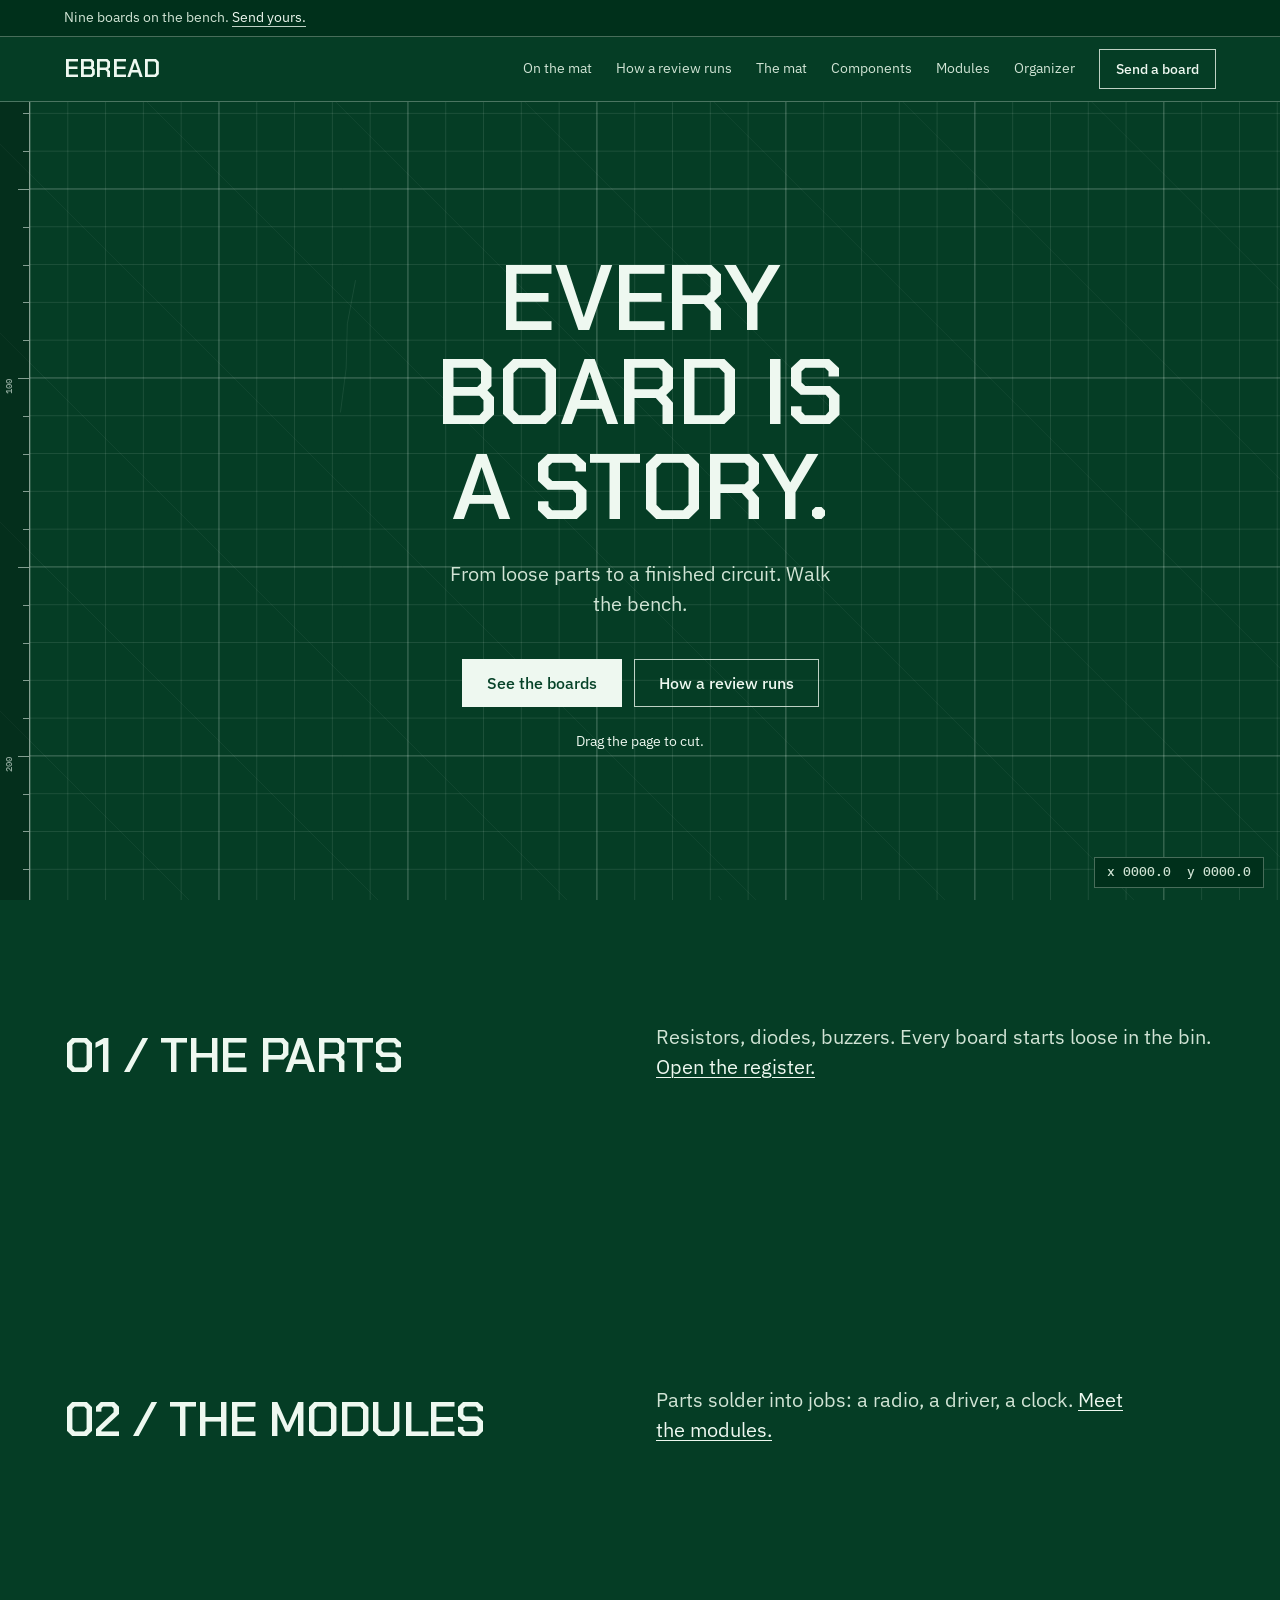
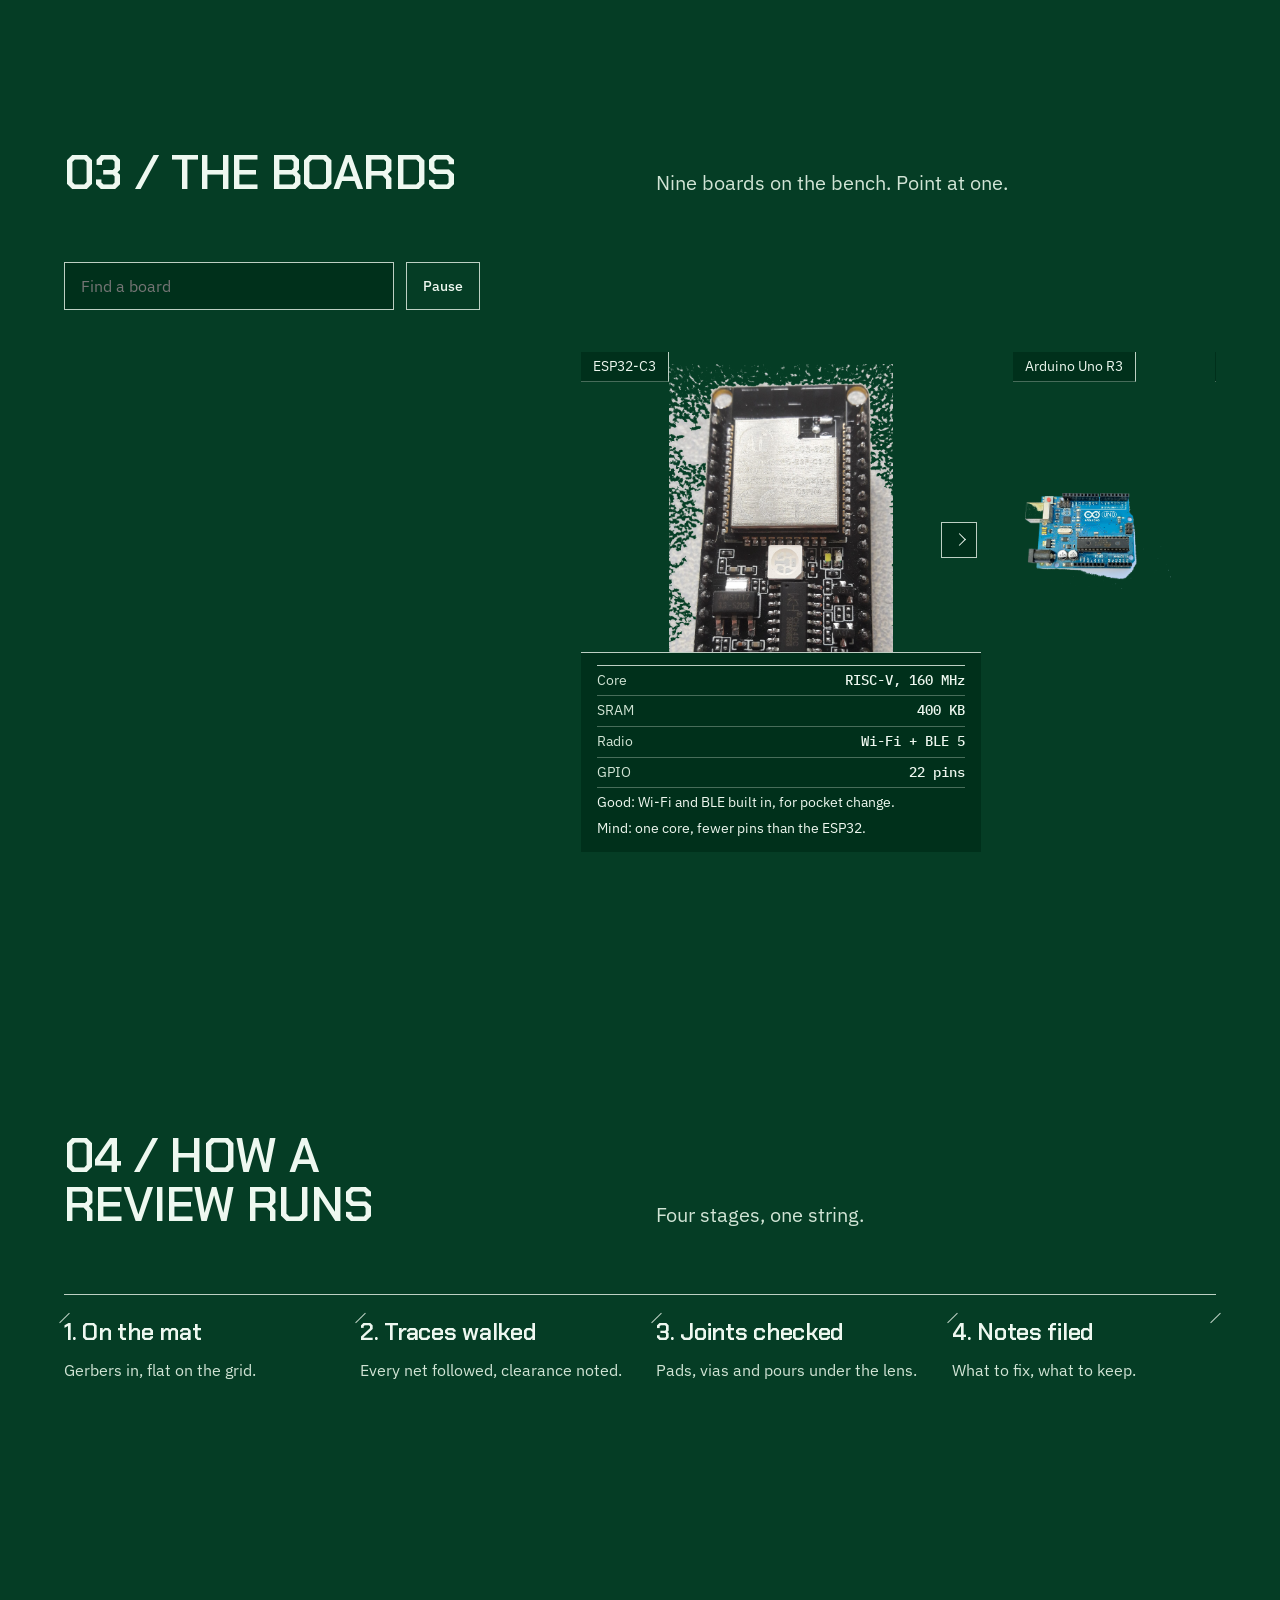
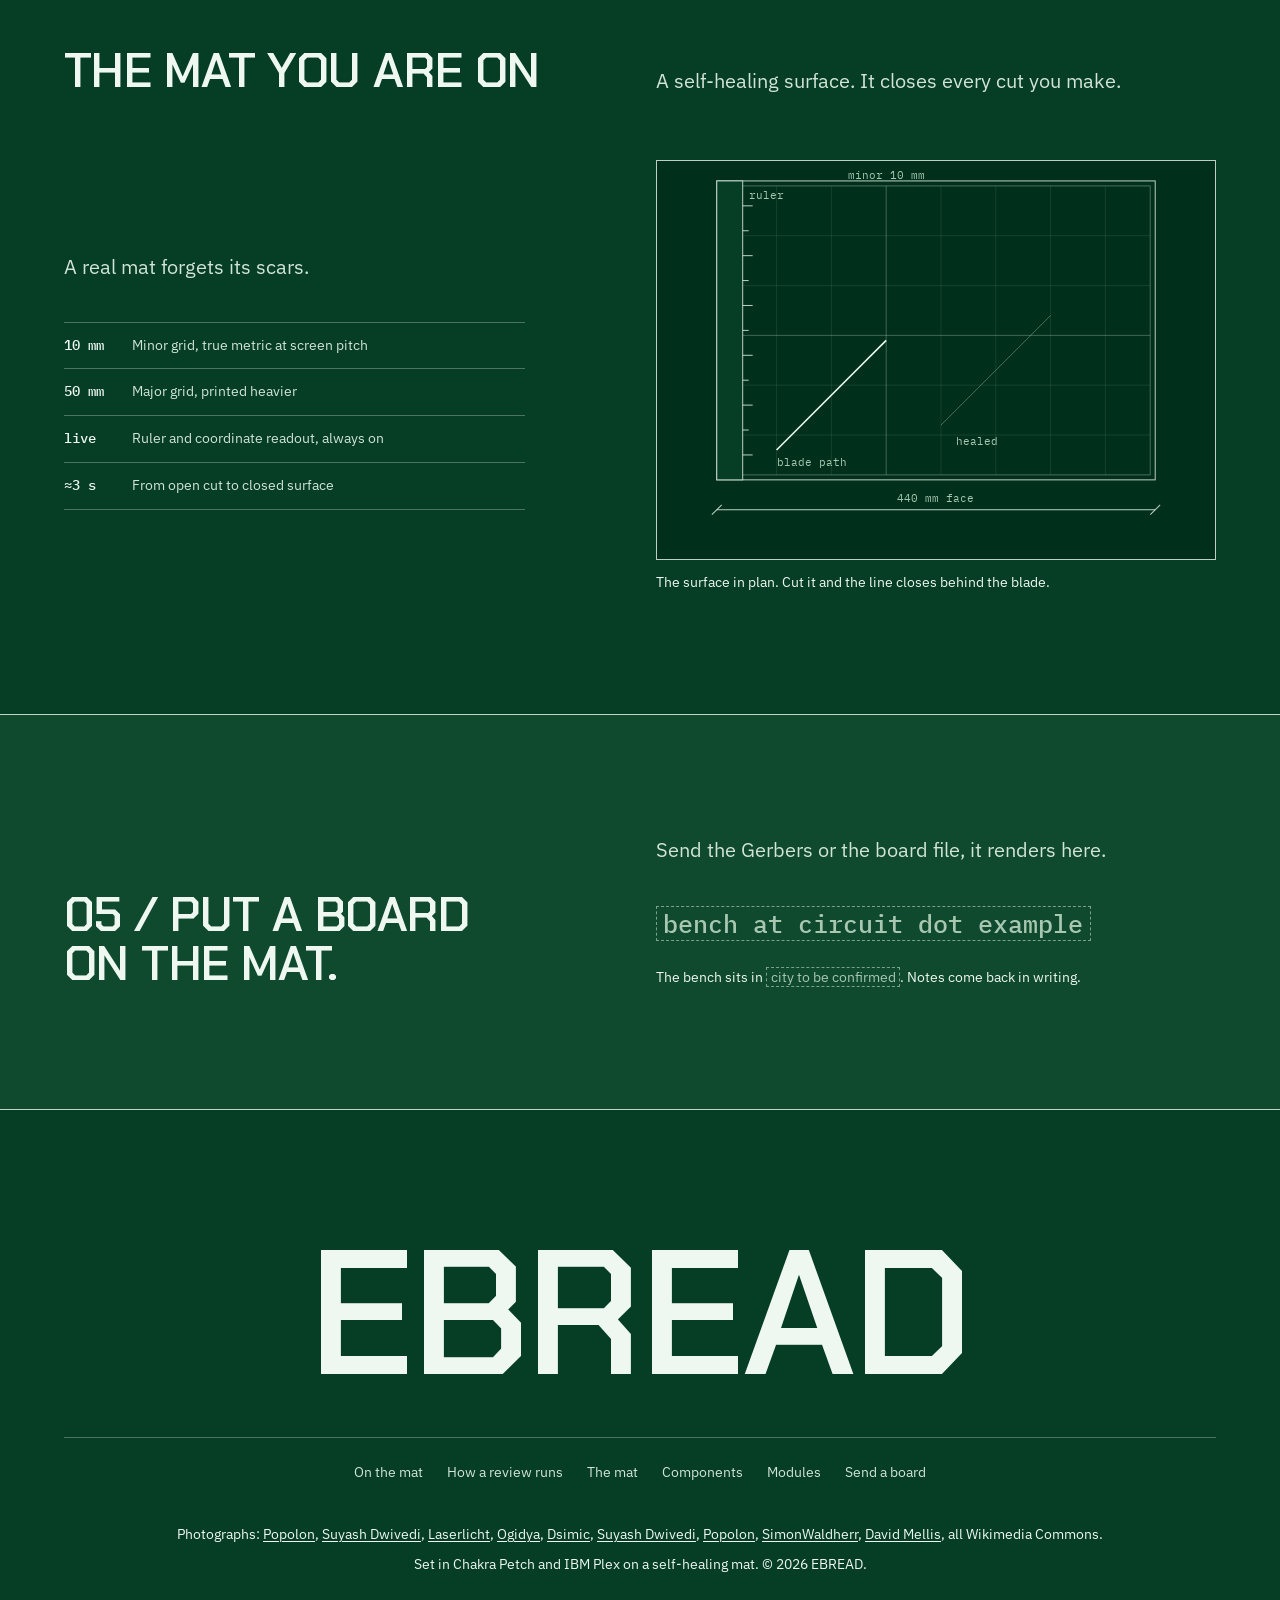
==== commit 655deb33: "Add parts organizer page with labelled drawers" ====
--- a/index.html
+++ b/index.html
@@ -32,6 +32,7 @@
         <a href="#surface">The mat</a>
         <a href="components.html">Components</a>
       <a href="modules.html">Modules</a>
+      <a href="organizer.html">Organizer</a>
         <a class="btn btn--ghost" href="#talk">Send a board</a>
       </div>
     </div>
--- a/mat.css
+++ b/mat.css
@@ -127,6 +127,15 @@
 @media (max-width: 60rem) { .cells { grid-template-columns: repeat(2, minmax(0, 1fr)); } }
 @media (max-width: 40rem) { .cells { grid-template-columns: minmax(0, 1fr); } }
 
+/* organizer: labelled drawers */
+.orggrid { display: grid; grid-template-columns: repeat(3, minmax(0, 1fr)); gap: var(--gap-columns); }
+.drawer { position: relative; min-height: 8rem; padding: var(--space-md); outline: var(--rule-hair) solid var(--color-rule); outline-offset: -1px; }
+.drawer::after { content: ""; position: absolute; top: var(--space-xs); left: 50%; width: 2.5rem; height: 4px; margin-left: -1.25rem; border: var(--rule-hair) solid var(--color-rule); }
+.drawer h3 { margin-top: var(--space-md); margin-bottom: var(--space-2xs); font-size: var(--text-md); text-align: center; }
+.drawer p { font-size: var(--text-sm); color: var(--color-ink-2); text-align: center; }
+@media (max-width: 60rem) { .orggrid { grid-template-columns: repeat(2, minmax(0, 1fr)); } }
+@media (max-width: 40rem) { .orggrid { grid-template-columns: minmax(0, 1fr); } }
+
 /* how a job runs: stages on one dimension string */
 .run { position: relative; display: grid; grid-template-columns: repeat(4, minmax(0, 1fr)); gap: var(--gap-columns); padding-top: var(--space-lg); }
 .run::before { content: ""; position: absolute; top: 0; left: 0; right: 0; height: var(--rule-hair); background: var(--color-rule); transform-origin: left; }
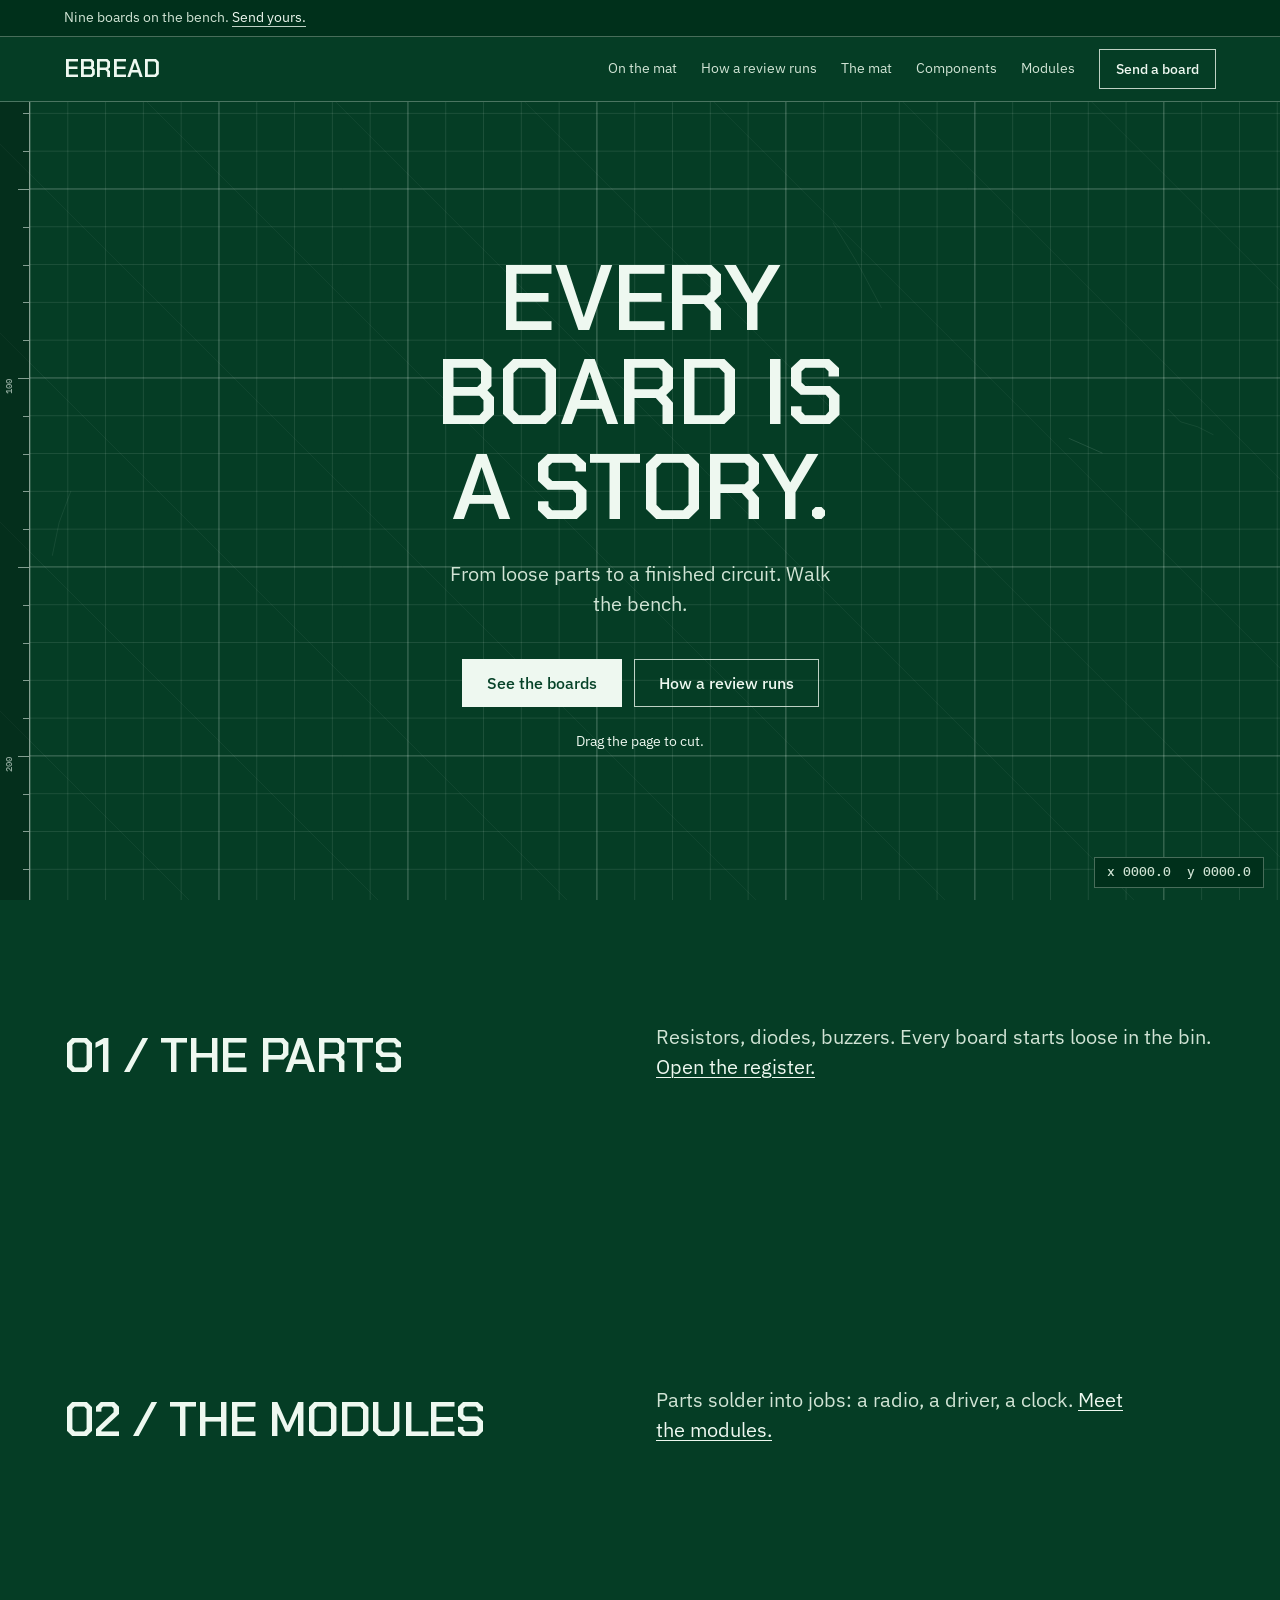
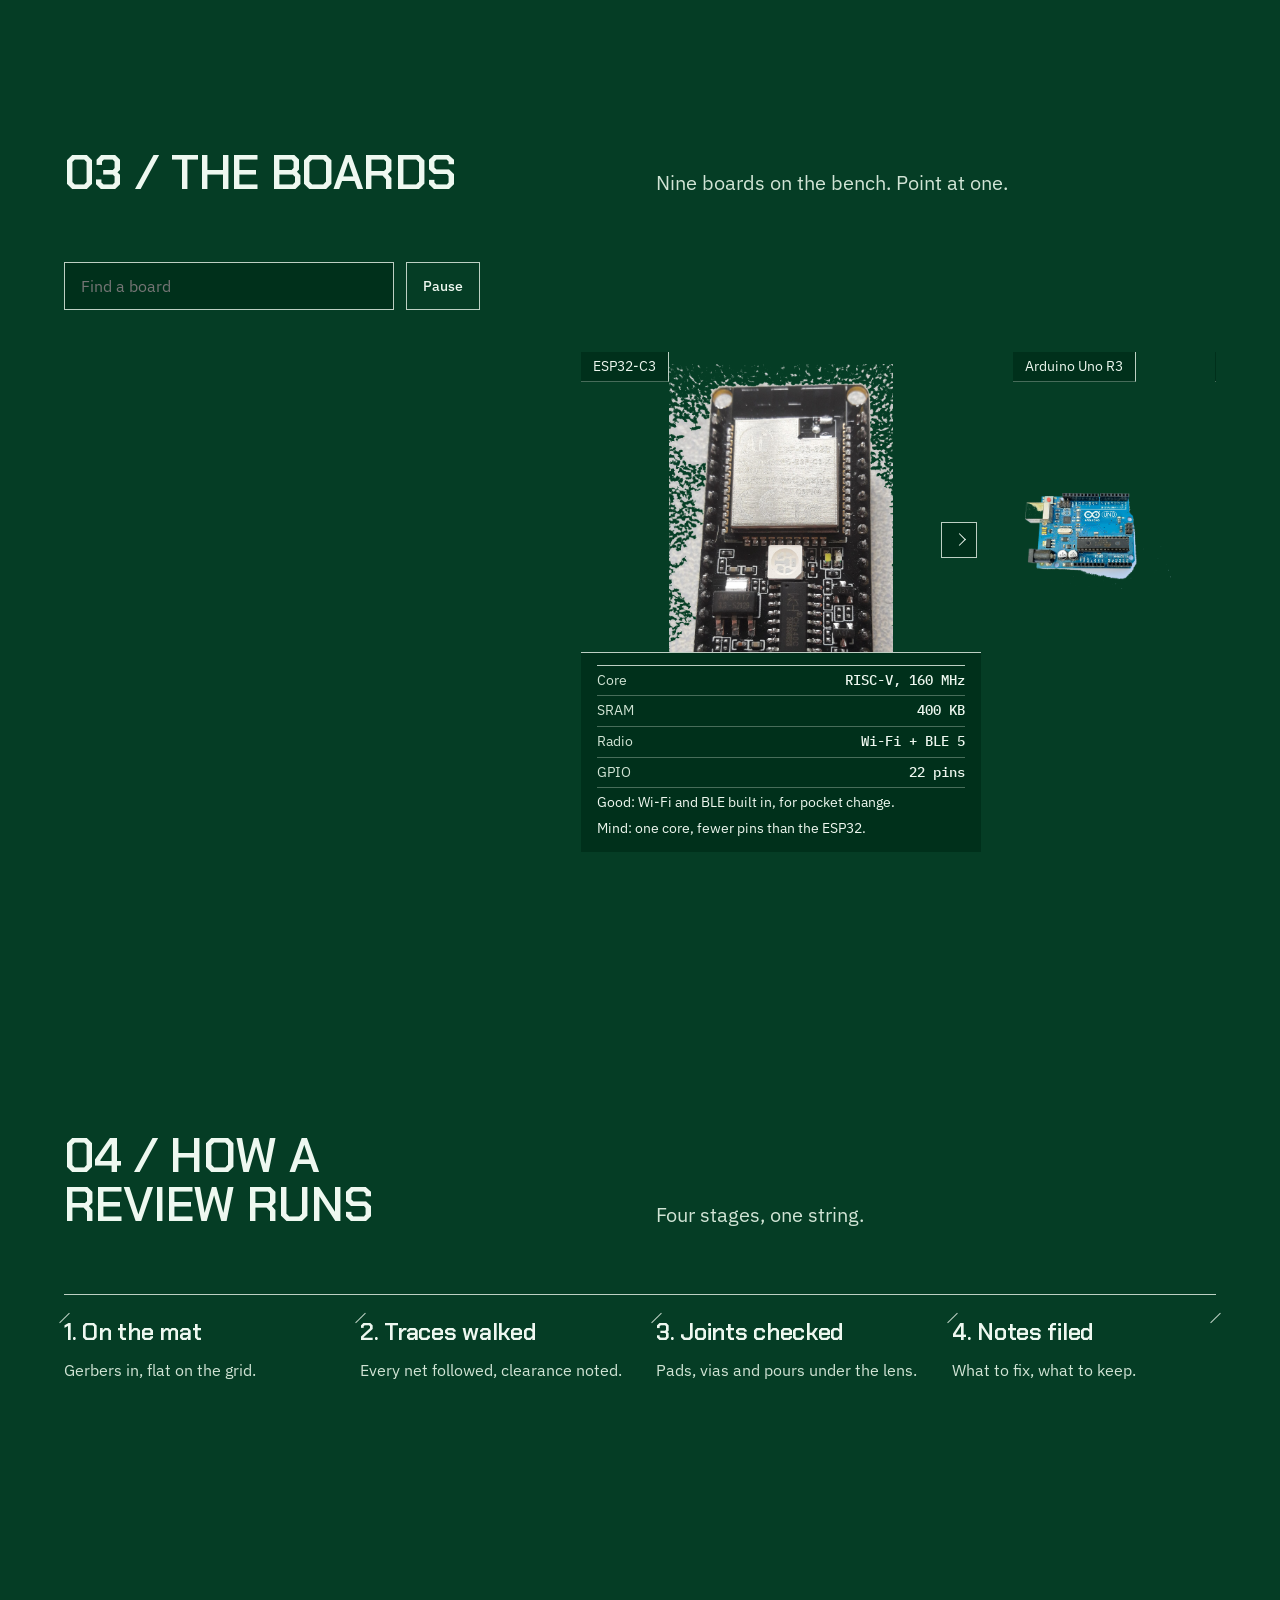
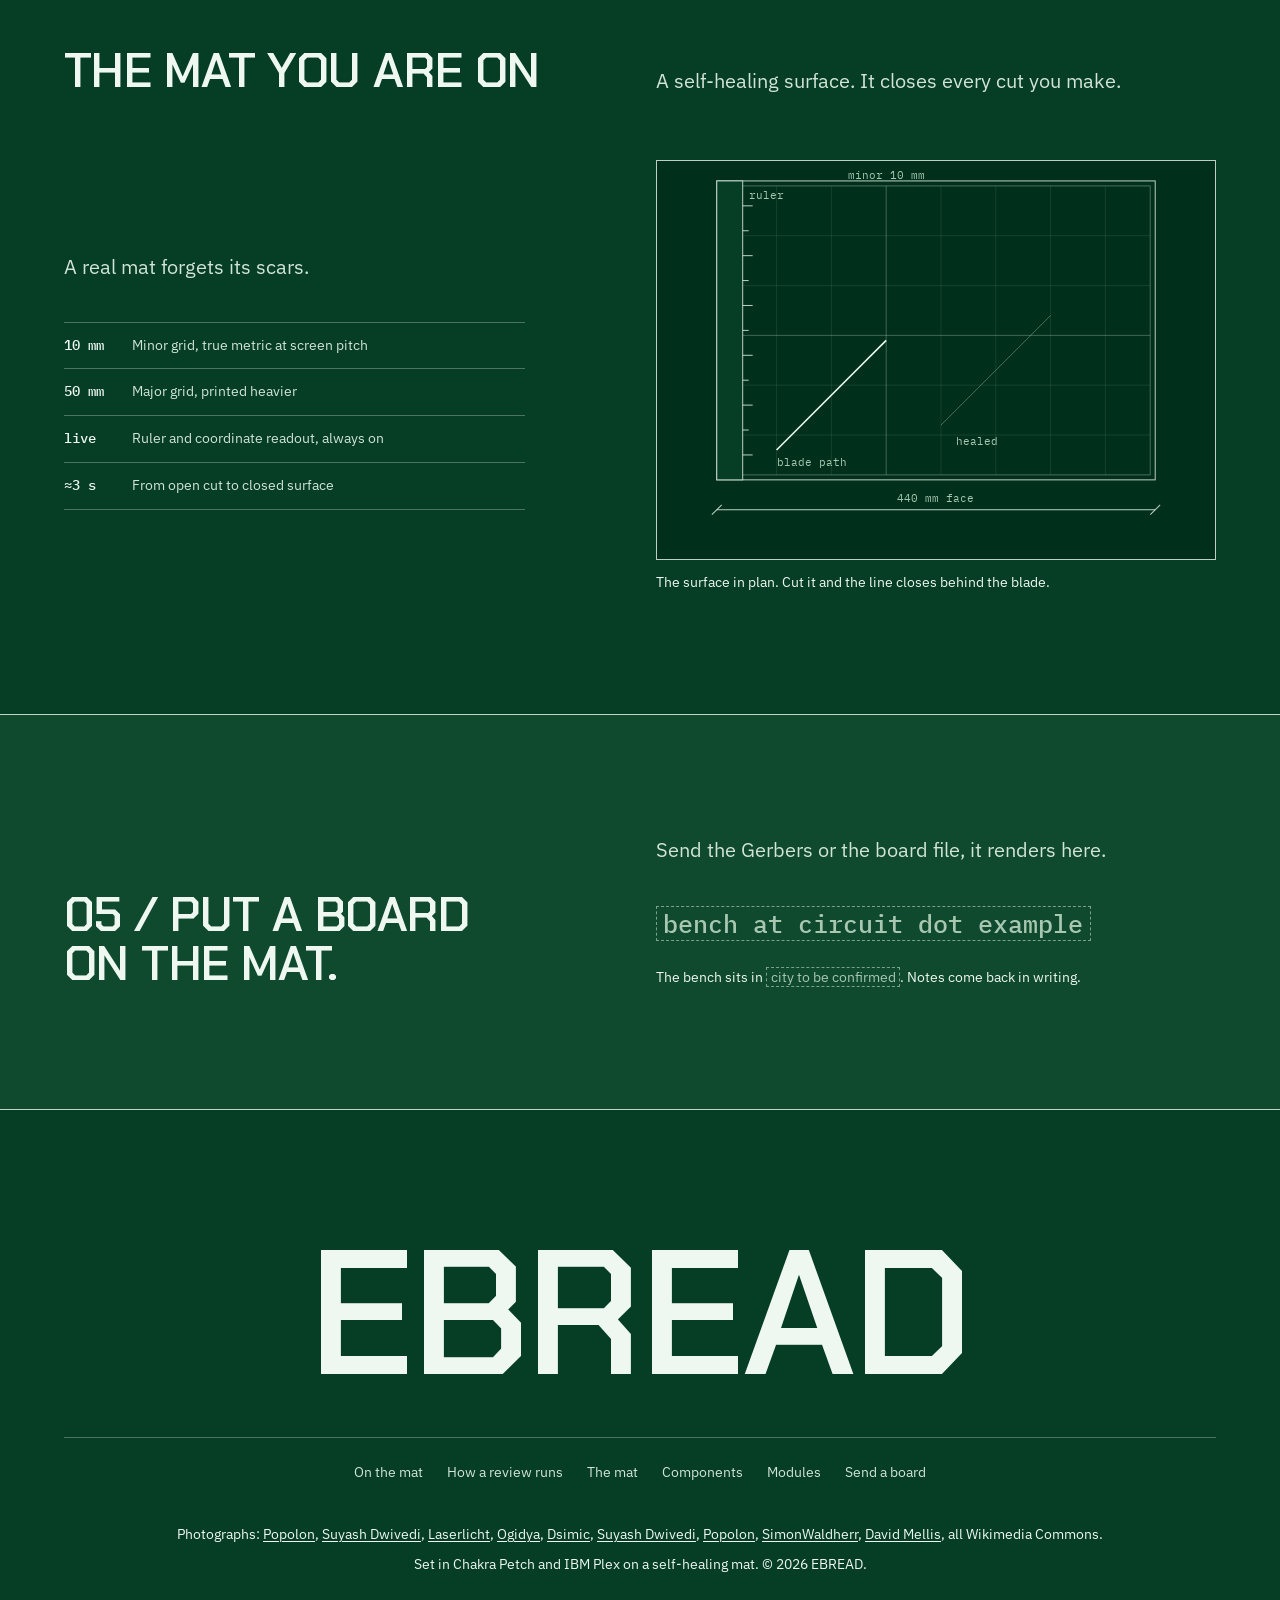
==== commit a58acb48: "Drawers live inside the components and modules pages" ====
--- a/index.html
+++ b/index.html
@@ -32,7 +32,6 @@
         <a href="#surface">The mat</a>
         <a href="components.html">Components</a>
       <a href="modules.html">Modules</a>
-      <a href="organizer.html">Organizer</a>
         <a class="btn btn--ghost" href="#talk">Send a board</a>
       </div>
     </div>
--- a/mat.css
+++ b/mat.css
@@ -129,7 +129,12 @@
 
 /* organizer: labelled drawers */
 .orggrid { display: grid; grid-template-columns: repeat(3, minmax(0, 1fr)); gap: var(--gap-columns); }
-.drawer { position: relative; min-height: 8rem; padding: var(--space-md); outline: var(--rule-hair) solid var(--color-rule); outline-offset: -1px; }
+.drawer { position: relative; min-height: 8rem; padding: var(--space-md); outline: var(--rule-hair) solid var(--color-rule); outline-offset: -1px; cursor: pointer; transition: transform var(--dur-short) var(--ease-out), background-color var(--dur-short) var(--ease-out); }
+.drawer.is-open { transform: translateY(var(--space-sm)); background: var(--color-paper-3); }
+.drawer.is-open::after { transform: translateY(3px); }
+.drawer:focus-visible { outline: 2px solid var(--color-focus); outline-offset: 2px; }
+.bench { margin-top: var(--space-2xl); }
+.js .bench.is-on tbody { animation: pop var(--dur-long) var(--ease-out); }
 .drawer::after { content: ""; position: absolute; top: var(--space-xs); left: 50%; width: 2.5rem; height: 4px; margin-left: -1.25rem; border: var(--rule-hair) solid var(--color-rule); }
 .drawer h3 { margin-top: var(--space-md); margin-bottom: var(--space-2xs); font-size: var(--text-md); text-align: center; }
 .drawer p { font-size: var(--text-sm); color: var(--color-ink-2); text-align: center; }
